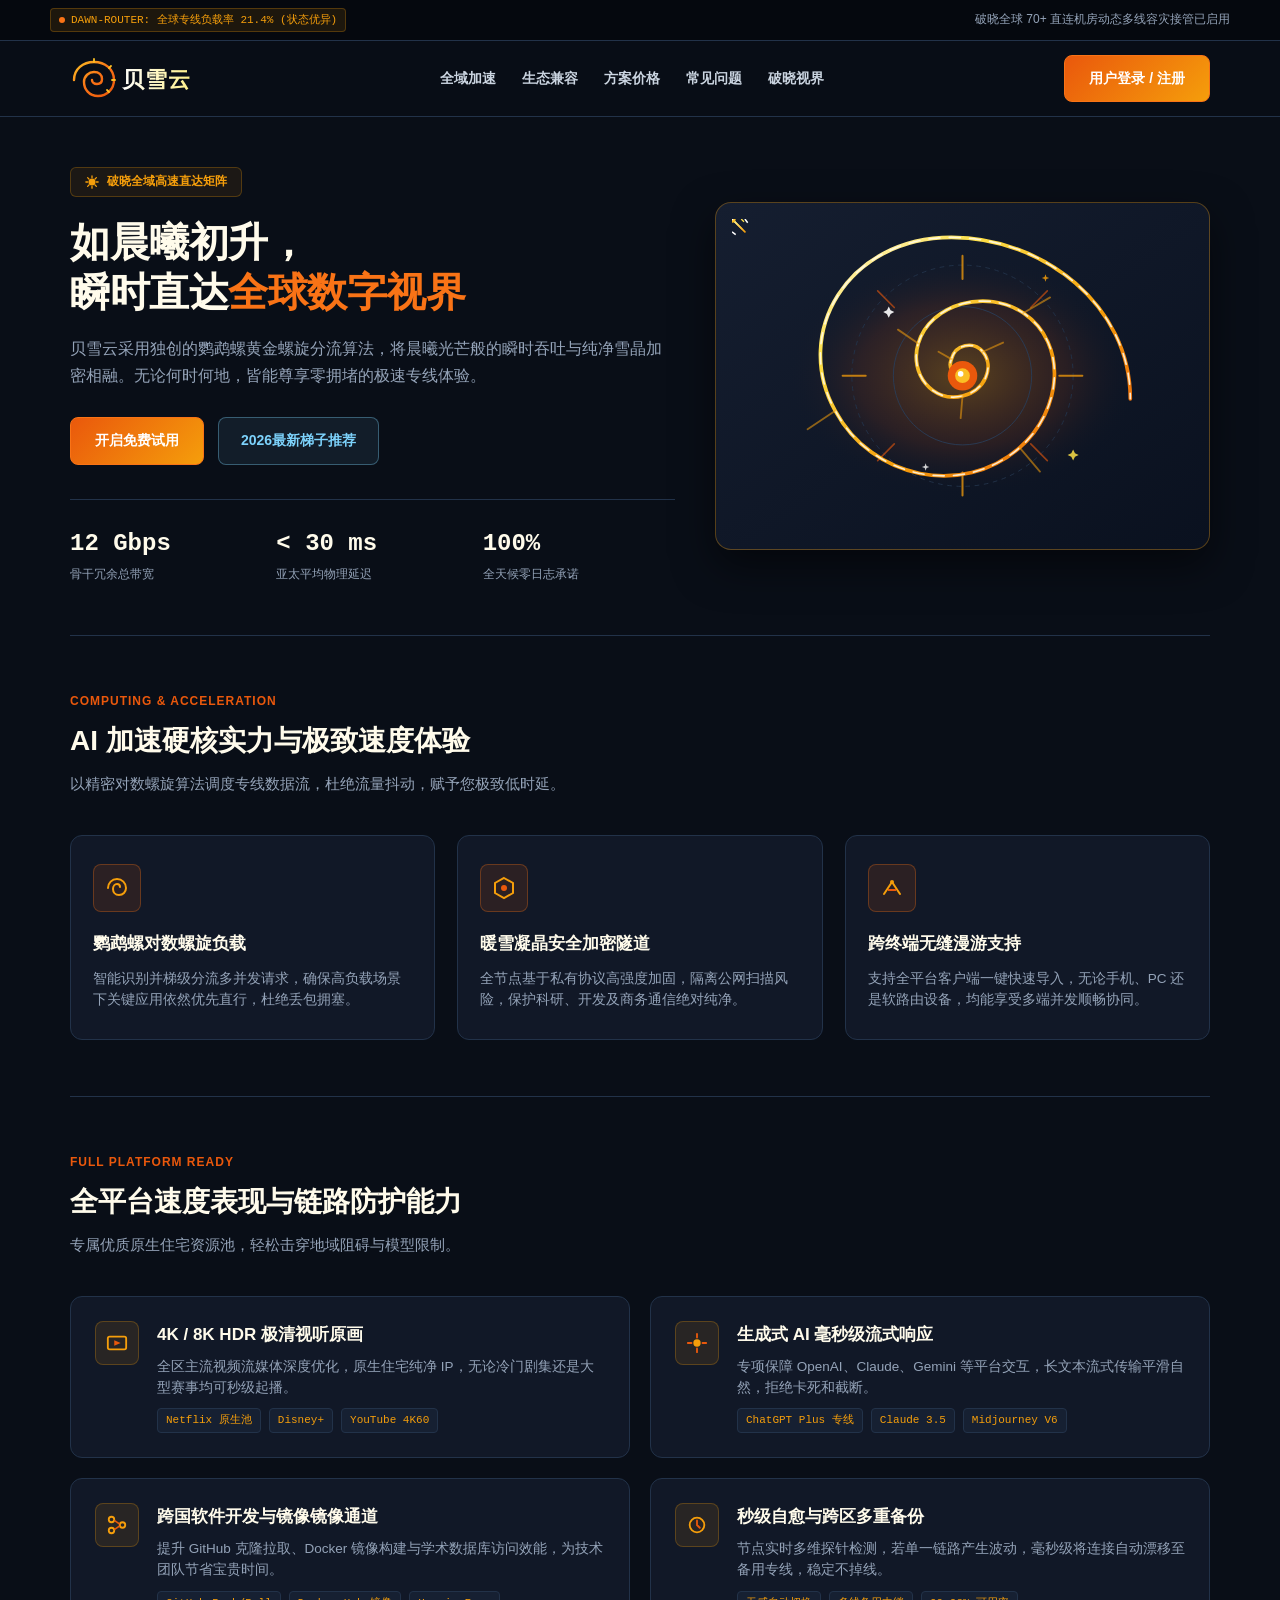
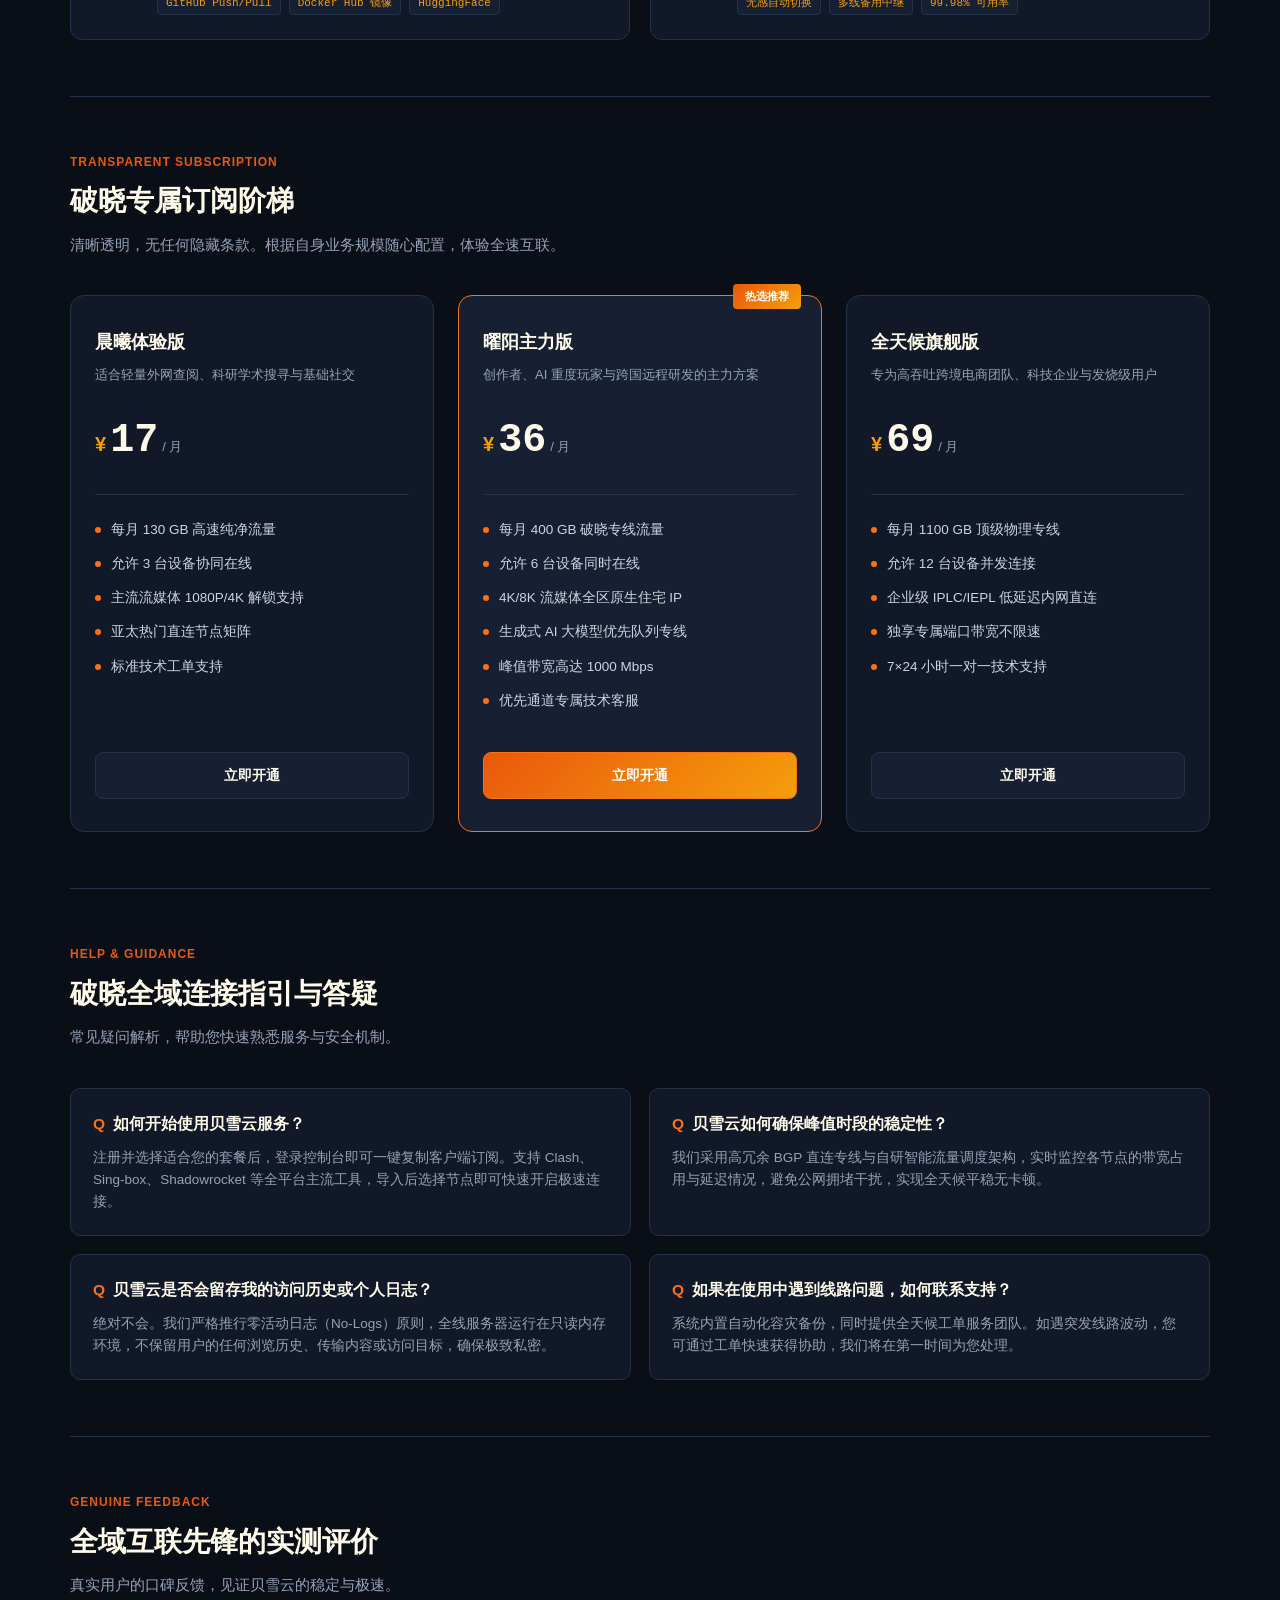
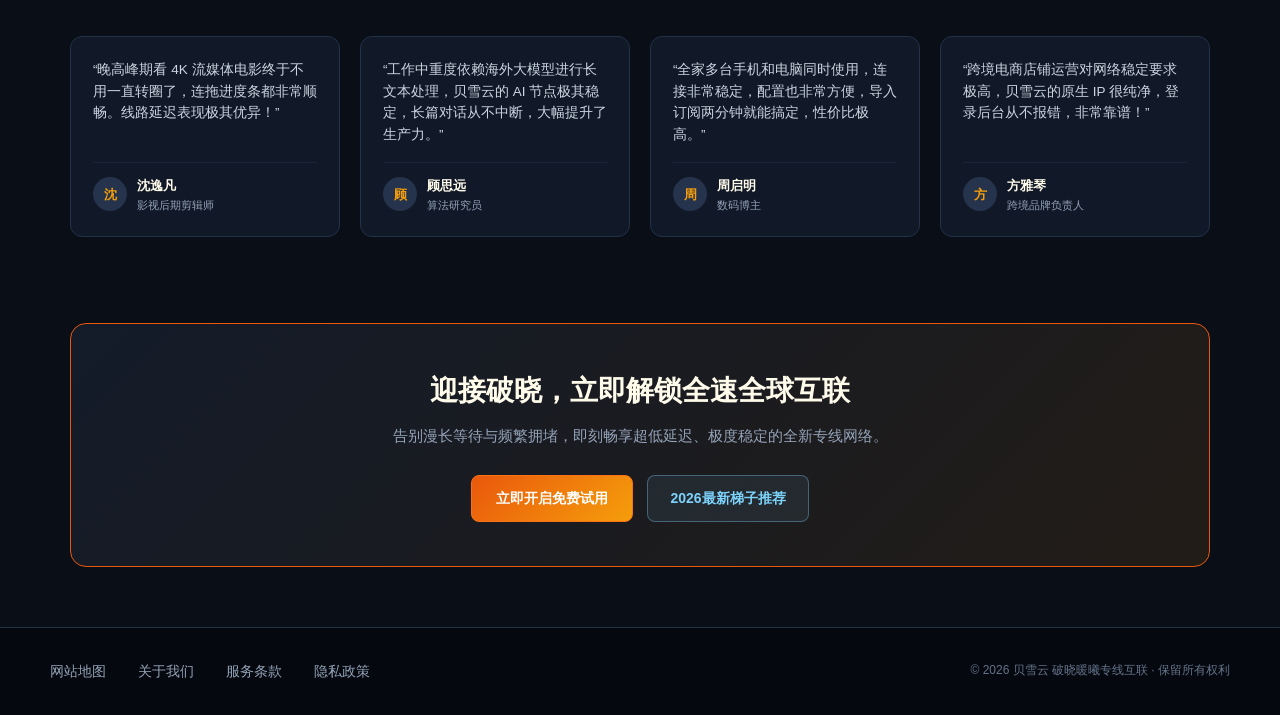
==== index.html @ 452b6de7 "Initial release: beixueyun.cfd landing page, SEO articles & sitemap infrastructure" ====
<!DOCTYPE html>
<html lang="zh-CN">
<head>
  <meta charset="UTF-8">
  <meta name="viewport" content="width=device-width, initial-scale=1.0">
  <title>贝雪云官网 - 全域破晓高速网络加速服务 | 原生住宅中继与企业级优质机场推荐</title>
  <meta name="description" content="贝雪云破晓全域网络加速服务，以黄金螺旋多活中继矩阵与高权重原生住宅 IP 为基石。轻松实现全球跨境电商环境防关联与 4K 影音极速秒开，流式大模型会话永不中断。专业级容灾架构与全天候技术保障，为跨国企业协作与专业出海玩家提供高标准机场推荐，立即开启全速互联。">
  <meta name="keywords" content="贝雪云, 网络加速, 极速秒开, 机场推荐, 跨境电商专线, 原生住宅IP节点, AI大模型加速, 高可用中继">
  <link rel="canonical" href="https://beixueyun.cfd/">
  <meta name="robots" content="index, follow">

  <!-- Open Graph / 社交分享元数据 -->
  <meta property="og:type" content="website">
  <meta property="og:site_name" content="贝雪云">
  <meta property="og:title" content="贝雪云官网 - 全域破晓高速网络加速服务 | 原生住宅中继与企业级优质机场推荐">
  <meta property="og:description" content="贝雪云破晓全域网络加速服务，以黄金螺旋多活中继矩阵与高权重原生住宅 IP 为基石。轻松实现全球跨境电商环境防关联与 4K 影音极速秒开，流式大模型会话永不中断。专业级容灾架构与全天候技术保障，为跨国企业协作与专业出海玩家提供高标准机场推荐，立即开启全速互联。">
  <meta property="og:url" content="https://beixueyun.cfd/">
  <meta property="og:image" content="https://beixueyun.cfd/og-preview.png">
  <meta property="og:locale" content="zh_CN">

  <!-- Twitter Card 元数据 -->
  <meta name="twitter:card" content="summary_large_image">
  <meta name="twitter:title" content="贝雪云官网 - 全域破晓高速网络加速服务 | 原生住宅中继与企业级优质机场推荐">
  <meta name="twitter:description" content="贝雪云破晓全域网络加速服务，以黄金螺旋多活中继矩阵与高权重原生住宅 IP 为基石。轻松实现全球跨境电商环境防关联与 4K 影音极速秒开，流式大模型会话永不中断。专业级容灾架构与全天候技术保障，为跨国企业协作与专业出海玩家提供高标准机场推荐，立即开启全速互联。">
  <meta name="twitter:image" content="https://beixueyun.cfd/og-preview.png">

  <!-- Schema.org Product 结构化数据 (Rich Snippets) -->
  <script type="application/ld+json">
{
  "@context": "https://schema.org",
  "@type": "Product",
  "name": "贝雪云网络加速服务",
  "image": "https://beixueyun.cfd/og-preview.png",
  "description": "贝雪云破晓全域网络加速服务，构建黄金螺旋多活中继矩阵与原生住宅ISP节点池，提供端到端企业级QoS保障，实现跨国电商防关联与4K/8K视听大模型极速秒开。",
  "brand": {
    "@type": "Brand",
    "name": "贝雪云"
  },
  "offers": {
    "@type": "AggregateOffer",
    "priceCurrency": "CNY",
    "lowPrice": "15.00",
    "highPrice": "68.00",
    "offerCount": "3",
    "offers": [
      {
        "@type": "Offer",
        "name": "轻量飞驰版",
        "price": "15.00",
        "priceCurrency": "CNY",
        "url": "https://ww012.twilightaff.com/#/?code=A56DH1Af",
        "availability": "https://schema.org/InStock"
      },
      {
        "@type": "Offer",
        "name": "极速破风版",
        "price": "35.00",
        "priceCurrency": "CNY",
        "url": "https://ww012.twilightaff.com/#/?code=A56DH1Af",
        "availability": "https://schema.org/InStock"
      },
      {
        "@type": "Offer",
        "name": "旗舰尊享版",
        "price": "68.00",
        "priceCurrency": "CNY",
        "url": "https://ww012.twilightaff.com/#/?code=A56DH1Af",
        "availability": "https://schema.org/InStock"
      }
    ]
  },
  "aggregateRating": {
    "@type": "AggregateRating",
    "ratingValue": "4.9",
    "reviewCount": "1280",
    "bestRating": "5",
    "worstRating": "1"
  }
}
  </script>

  <link rel="stylesheet" href="style.css">
</head>
<body>

  <!-- 顶部滚动广播预警公告条 -->
  <aside class="dawn-ticker">
    <div class="ticker-content">
      <div class="ticker-badge">
        <span class="ticker-pulse"></span>
        <span>DAWN-ROUTER: 全球专线负载率 21.4% (状态优异)</span>
      </div>
      <div>破晓全球 70+ 直连机房动态多线容灾接管已启用</div>
    </div>
  </aside>

  <!-- 双层边到边导航 -->
  <header class="horizon-header">
    <div class="horizon-header-inner">
      <a href="index.html" class="cfd-logo-link" aria-label="贝雪云首页">
        <!-- 鹦鹉螺黄金螺旋与破晓日轮定制矢量Logo -->
        <svg width="130" height="42" viewBox="0 0 130 42" fill="none" xmlns="http://www.w3.org/2000/svg">
          <defs>
            <linearGradient id="nautilusSun" x1="0%" y1="0%" x2="100%" y2="100%">
              <stop offset="0%" stop-color="#fbbf24"/>
              <stop offset="50%" stop-color="#f97316"/>
              <stop offset="100%" stop-color="#ea580c"/>
            </linearGradient>
            <linearGradient id="warmTextGrad" x1="0%" y1="0%" x2="100%" y2="0%">
              <stop offset="0%" stop-color="#ffffff"/>
              <stop offset="100%" stop-color="#fef08a"/>
            </linearGradient>
          </defs>
          <!-- 鹦鹉螺对数螺旋渐进轮廓 + 破晓晨曦辐射光芒 -->
          <path d="M4 22C4 11 13 4 24 4C35 4 44 11 44 22C44 31 37 38 28 38C19 38 14 31 14 24C14 18 19 14 24 14C29 14 32 17 32 21C32 24 30 26 27 26C24 26 22 24 22 22" stroke="url(#nautilusSun)" stroke-width="2.4" stroke-linecap="round"/>
          <path d="M24 1V4M41 8L39 10M45 22H42M39 34L37 32" stroke="#fbbf24" stroke-width="1.8" stroke-linecap="round"/>
          <!-- 贝雪云 字标 -->
          <text x="52" y="29" font-family="-apple-system, BlinkMacSystemFont, 'Segoe UI', Roboto, sans-serif" font-size="22" font-weight="900" fill="url(#warmTextGrad)" letter-spacing="1">贝雪云</text>
        </svg>
      </a>
      <ul class="cfd-nav-menu">
        <li><a href="#features">全域加速</a></li>
        <li><a href="#media-ai">生态兼容</a></li>
        <li><a href="#pricing">方案价格</a></li>
        <li><a href="#faq">常见问题</a></li>
        <li><a href="journal.html">破晓视界</a></li>
      </ul>
      <div class="cfd-nav-cta">
        <a href="https://ww012.twilightaff.com/#/?code=A56DH1Af" class="btn-dawn-primary" rel="nofollow" target="_blank">用户登录 / 注册</a>
      </div>
    </div>
  </header>

  <main class="cfd-main">

    <!-- 纵向错层 Hero 构图 -->
    <section class="spiral-dawn-hero">
      <div class="hero-dawn-info">
        <div class="hero-dawn-badge">
          <!-- 暖阳日冕星芒 SVG -->
          <svg width="14" height="14" viewBox="0 0 16 16" fill="none">
            <circle cx="8" cy="8" r="4" fill="#f59e0b"/>
            <path d="M8 1V3M8 13V15M1 8H3M13 8H15M3 3L4.5 4.5M11.5 11.5L13 13M3 13L4.5 11.5M11.5 4.5L13 3" stroke="#f59e0b" stroke-width="1.5" stroke-linecap="round"/>
          </svg>
          <span>破晓全域高速直达矩阵</span>
        </div>
        <h1 class="hero-dawn-title">
          如晨曦初升，<br>瞬时直达<span>全球数字视界</span>
        </h1>
        <p class="hero-dawn-desc">
          贝雪云采用独创的鹦鹉螺黄金螺旋分流算法，将晨曦光芒般的瞬时吞吐与纯净雪晶加密相融。无论何时何地，皆能尊享零拥堵的极速专线体验。
        </p>
        <div class="hero-btn-flex">
          <a href="https://ww012.twilightaff.com/#/?code=A56DH1Af" class="btn-dawn-primary" rel="nofollow" target="_blank">开启免费试用</a>
          <!-- SEO 传递权重链接：严格保留 target="_blank"，绝无 rel="nofollow" -->
          <a href="https://tizilab.net/paihang/" class="btn-dawn-pbn" target="_blank">2026最新梯子推荐</a>
        </div>
        <div class="hero-metrics-shelf">
          <div class="shelf-item">
            <div class="val">12 Gbps</div>
            <div class="tag">骨干冗余总带宽</div>
          </div>
          <div class="shelf-item">
            <div class="val">&lt; 30 ms</div>
            <div class="tag">亚太平均物理延迟</div>
          </div>
          <div class="shelf-item">
            <div class="val">100%</div>
            <div class="tag">全天候零日志承诺</div>
          </div>
        </div>
      </div>

      <!-- 右侧鹦鹉螺阳光贝与暖雪金晶纯艺术动效画幅 -->
      <div class="hero-nautilus-box">
        <div class="nautilus-art-canvas-wrap">
          <svg class="nautilus-svg-canvas" viewBox="0 0 500 340" fill="none" xmlns="http://www.w3.org/2000/svg">
            <defs>
              <linearGradient id="nautilusGoldPure" x1="0%" y1="0%" x2="100%" y2="100%">
                <stop offset="0%" stop-color="#fffbeb"/>
                <stop offset="25%" stop-color="#fde047"/>
                <stop offset="60%" stop-color="#f59e0b"/>
                <stop offset="100%" stop-color="#ea580c"/>
              </linearGradient>
              <linearGradient id="sunSnowFacetPure" x1="0%" y1="0%" x2="100%" y2="100%">
                <stop offset="0%" stop-color="#ffffff"/>
                <stop offset="60%" stop-color="#fef08a"/>
                <stop offset="100%" stop-color="#f59e0b"/>
              </linearGradient>
              <radialGradient id="dawnCoronaAura" cx="50%" cy="50%" r="50%">
                <stop offset="0%" stop-color="#f59e0b" stop-opacity="0.32"/>
                <stop offset="60%" stop-color="#ea580c" stop-opacity="0.12"/>
                <stop offset="100%" stop-color="#111827" stop-opacity="0"/>
              </radialGradient>
            </defs>

            <!-- 破晓暖曦环境光晕 -->
            <ellipse cx="250" cy="170" rx="190" ry="130" fill="url(#dawnCoronaAura)"/>

            <!-- 极坐标典雅辐射背景线 -->
            <circle cx="250" cy="170" r="120" stroke="#223249" stroke-width="1" stroke-dasharray="5 5"/>
            <circle cx="250" cy="170" r="75" stroke="#2a3c56" stroke-width="1"/>

            <!-- 破晓日冕辐射金光 (平缓旋转光芒) -->
            <g class="anim-corona-smooth">
              <line x1="250" y1="40" x2="250" y2="65" stroke="#f59e0b" stroke-width="2.2" stroke-linecap="round" opacity="0.75"/>
              <line x1="250" y1="275" x2="250" y2="300" stroke="#f59e0b" stroke-width="2.2" stroke-linecap="round" opacity="0.75"/>
              <line x1="120" y1="170" x2="145" y2="170" stroke="#f59e0b" stroke-width="2.2" stroke-linecap="round" opacity="0.75"/>
              <line x1="355" y1="170" x2="380" y2="170" stroke="#f59e0b" stroke-width="2.2" stroke-linecap="round" opacity="0.75"/>
              <line x1="158" y1="78" x2="176" y2="96" stroke="#ea580c" stroke-width="1.8" stroke-linecap="round" opacity="0.6"/>
              <line x1="324" y1="244" x2="342" y2="262" stroke="#ea580c" stroke-width="1.8" stroke-linecap="round" opacity="0.6"/>
              <line x1="342" y1="78" x2="324" y2="96" stroke="#ea580c" stroke-width="1.8" stroke-linecap="round" opacity="0.6"/>
              <line x1="176" y1="244" x2="158" y2="262" stroke="#ea580c" stroke-width="1.8" stroke-linecap="round" opacity="0.6"/>
            </g>

            <!-- 核心黄金对数螺旋鹦鹉螺贝壳 (金色贝身与隔室脉络) -->
            <g class="anim-nautilus-shell">
              <!-- 鹦鹉螺对数螺旋主轮廓曲线 -->
              <path d="M250 170 C240 170 234 162 238 152 C242 136 262 132 272 144 C285 160 275 186 250 192 C218 200 192 168 202 135 C215 92 276 75 316 102 C365 135 358 208 312 248 C250 302 152 282 112 208 C65 124 125 20 238 20 C338 20 432 94 432 195" stroke="url(#nautilusGoldPure)" stroke-width="4" stroke-linecap="round" fill="none"/>
              <!-- 内层流光辅助螺旋 -->
              <path d="M250 170 C240 170 234 162 238 152 C242 136 262 132 272 144 C285 160 275 186 250 192 C218 200 192 168 202 135 C215 92 276 75 316 102 C365 135 358 208 312 248 C250 302 152 282 112 208 C65 124 125 20 238 20 C338 20 432 94 432 195" stroke="#fffbeb" stroke-width="1.8" stroke-linecap="round" fill="none" class="anim-spiral-stream" opacity="0.85"/>

              <!-- 鹦鹉螺天然生长舱壁分隔线 (Septa) -->
              <path d="M238 152 L224 144 M272 144 L294 134 M250 192 L248 216 M202 135 L180 120 M316 102 L345 85 M312 248 L334 274 M112 208 L82 228" stroke="#f59e0b" stroke-width="2" opacity="0.55" stroke-linecap="round"/>
            </g>

            <!-- 晨曦核心初升金轮 (温暖日核呼吸) -->
            <circle cx="250" cy="170" r="16" fill="#ea580c" class="anim-dawn-sun"/>
            <circle cx="250" cy="170" r="8" fill="#fbbf24"/>
            <circle cx="248" cy="168" r="3" fill="#ffffff"/>

            <!-- 暖雪金晶雪花 1 (内轨道灵动公转) -->
            <g class="anim-snow-orbit-in">
              <line x1="-15" y1="0" x2="15" y2="0" stroke="url(#sunSnowFacetPure)" stroke-width="2.2" stroke-linecap="round"/>
              <line x1="0" y1="-15" x2="0" y2="15" stroke="url(#sunSnowFacetPure)" stroke-width="2.2" stroke-linecap="round"/>
              <line x1="-10.6" y1="-10.6" x2="10.6" y2="10.6" stroke="url(#sunSnowFacetPure)" stroke-width="1.6" stroke-linecap="round"/>
              <line x1="-10.6" y1="10.6" x2="10.6" y2="-10.6" stroke="url(#sunSnowFacetPure)" stroke-width="1.6" stroke-linecap="round"/>
              <!-- 六角金雪晶刺 -->
              <path d="M-10 0 L-13 -3 M-10 0 L-13 3 M10 0 L13 -3 M10 0 L13 3" stroke="#fde047" stroke-width="1.4"/>
              <circle cx="0" cy="0" r="3" fill="#f59e0b"/>
            </g>

            <!-- 暖雪金晶雪花 2 (外轨道悠然公转) -->
            <g class="anim-snow-orbit-out">
              <line x1="-20" y1="0" x2="20" y2="0" stroke="url(#sunSnowFacetPure)" stroke-width="2.4" stroke-linecap="round"/>
              <line x1="0" y1="-20" x2="0" y2="20" stroke="url(#sunSnowFacetPure)" stroke-width="2.4" stroke-linecap="round"/>
              <line x1="-14" y1="-14" x2="14" y2="14" stroke="url(#sunSnowFacetPure)" stroke-width="1.8" stroke-linecap="round"/>
              <line x1="-14" y1="14" x2="14" y2="-14" stroke="url(#sunSnowFacetPure)" stroke-width="1.8" stroke-linecap="round"/>
              <!-- 晶刺分支 -->
              <path d="M-14 0 L-17 -4 M-14 0 L-17 4 M14 0 L17 -4 M14 0 L17 4" stroke="#ffffff" stroke-width="1.6"/>
              <path d="M0 -14 L-4 -17 M0 -14 L4 -17 M0 14 L-4 17 M0 14 L4 17" stroke="#ffffff" stroke-width="1.6"/>
              <circle cx="0" cy="0" r="4" fill="#fbbf24"/>
              <circle cx="0" cy="0" r="1.5" fill="#ffffff"/>
            </g>

            <!-- 破晓金辉与霜晶露珠微闪 (Sparkles) -->
            <polygon points="170,95 172,99 176,101 172,103 170,107 168,103 164,101 168,99" fill="#ffffff" opacity="0.9"/>
            <polygon points="370,250 372,254 376,256 372,258 370,262 368,258 364,256 368,254" fill="#fde047" opacity="0.85"/>
            <polygon points="210,265 211,268 214,269 211,270 210,273 209,270 206,269 209,268" fill="#ffffff" opacity="0.8"/>
            <polygon points="340,60 341,63 344,64 341,65 340,68 339,65 336,64 339,63" fill="#f59e0b" opacity="0.85"/>
          </svg>
        </div>
      </div>
    </section>

    <!-- 核心优势（3张非对称焦点卡片）：AI 加速硬核实力与极致速度体验 -->
    <section class="cfd-section" id="features">
      <div class="cfd-section-head">
        <div class="cfd-eyebrow">COMPUTING & ACCELERATION</div>
        <h2 class="cfd-section-h2">AI 加速硬核实力与极致速度体验</h2>
        <p class="cfd-section-sub">以精密对数螺旋算法调度专线数据流，杜绝流量抖动，赋予您极致低时延。</p>
      </div>
      <div class="spotlight-features">
        <div class="spotlight-card">
          <div class="spotlight-icon-wrap">
            <!-- 鹦鹉螺对数螺旋分流器 SVG -->
            <svg width="24" height="24" viewBox="0 0 24 24" fill="none">
              <path d="M3 12C3 7 7 3 12 3C17 3 21 7 21 12C21 16 18 19 14 19C10 19 8 16 8 13C8 10 10 8 12 8C14 8 15 9.5 15 11" stroke="#f59e0b" stroke-width="2" stroke-linecap="round"/>
            </svg>
          </div>
          <h3>鹦鹉螺对数螺旋负载</h3>
          <p>智能识别并梯级分流多并发请求，确保高负载场景下关键应用依然优先直行，杜绝丢包拥塞。</p>
        </div>

        <div class="spotlight-card">
          <div class="spotlight-icon-wrap">
            <!-- 暖雪晶体高强度防护盾 SVG -->
            <svg width="24" height="24" viewBox="0 0 24 24" fill="none">
              <polygon points="12,2 21,7 21,17 12,22 3,17 3,7" stroke="#f59e0b" stroke-width="2" fill="none"/>
              <circle cx="12" cy="12" r="3" fill="#ea580c"/>
            </svg>
          </div>
          <h3>暖雪凝晶安全加密隧道</h3>
          <p>全节点基于私有协议高强度加固，隔离公网扫描风险，保护科研、开发及商务通信绝对纯净。</p>
        </div>

        <div class="spotlight-card">
          <div class="spotlight-icon-wrap">
            <!-- 晨曦全向中继基座 SVG -->
            <svg width="24" height="24" viewBox="0 0 24 24" fill="none">
              <path d="M4 18L12 6L20 18" stroke="#f59e0b" stroke-width="2" stroke-linecap="round" stroke-linejoin="round"/>
              <line x1="8" y1="14" x2="16" y2="14" stroke="#ea580c" stroke-width="2"/>
              <circle cx="12" cy="6" r="2" fill="#f59e0b"/>
            </svg>
          </div>
          <h3>跨终端无缝漫游支持</h3>
          <p>支持全平台客户端一键快速导入，无论手机、PC 还是软路由设备，均能享受多端并发顺畅协同。</p>
        </div>
      </div>
    </section>

    <!-- 流媒体与 AI 支持（4张暖雪矩阵卡片）：全平台速度表现与链路防护能力 -->
    <section class="cfd-section" id="media-ai">
      <div class="cfd-section-head">
        <div class="cfd-eyebrow">FULL PLATFORM READY</div>
        <h2 class="cfd-section-h2">全平台速度表现与链路防护能力</h2>
        <p class="cfd-section-sub">专属优质原生住宅资源池，轻松击穿地域阻碍与模型限制。</p>
      </div>
      <div class="warm-snow-grid">
        <div class="warm-snow-item">
          <div class="warm-snow-icon">
            <!-- 高通量流视界 SVG -->
            <svg width="22" height="22" viewBox="0 0 24 24" fill="none">
              <rect x="2" y="5" width="20" height="14" rx="2" stroke="#f59e0b" stroke-width="2"/>
              <polygon points="9,9 16,12 9,15" fill="#ea580c"/>
            </svg>
          </div>
          <div class="warm-snow-info">
            <h3>4K / 8K HDR 极清视听原画</h3>
            <p>全区主流视频流媒体深度优化，原生住宅纯净 IP，无论冷门剧集还是大型赛事均可秒级起播。</p>
            <div class="warm-tag-line">
              <span class="warm-tag">Netflix 原生池</span>
              <span class="warm-tag">Disney+</span>
              <span class="warm-tag">YouTube 4K60</span>
            </div>
          </div>
        </div>

        <div class="warm-snow-item">
          <div class="warm-snow-icon">
            <!-- AI 模型突触光斑 SVG -->
            <svg width="22" height="22" viewBox="0 0 24 24" fill="none">
              <circle cx="12" cy="12" r="4" fill="#f59e0b"/>
              <path d="M12 2V6M12 18V22M2 12H6M18 12H22" stroke="#ea580c" stroke-width="2" stroke-linecap="round"/>
            </svg>
          </div>
          <div class="warm-snow-info">
            <h3>生成式 AI 毫秒级流式响应</h3>
            <p>专项保障 OpenAI、Claude、Gemini 等平台交互，长文本流式传输平滑自然，拒绝卡死和截断。</p>
            <div class="warm-tag-line">
              <span class="warm-tag">ChatGPT Plus 专线</span>
              <span class="warm-tag">Claude 3.5</span>
              <span class="warm-tag">Midjourney V6</span>
            </div>
          </div>
        </div>

        <div class="warm-snow-item">
          <div class="warm-snow-icon">
            <!-- 云端分支链路 SVG -->
            <svg width="22" height="22" viewBox="0 0 24 24" fill="none">
              <circle cx="6" cy="6" r="3" stroke="#f59e0b" stroke-width="2"/>
              <circle cx="18" cy="12" r="3" stroke="#f59e0b" stroke-width="2"/>
              <circle cx="6" cy="18" r="3" stroke="#f59e0b" stroke-width="2"/>
              <path d="M9 7L15 11M9 17L15 13" stroke="#ea580c" stroke-width="1.8"/>
            </svg>
          </div>
          <div class="warm-snow-info">
            <h3>跨国软件开发与镜像镜像通道</h3>
            <p>提升 GitHub 克隆拉取、Docker 镜像构建与学术数据库访问效能，为技术团队节省宝贵时间。</p>
            <div class="warm-tag-line">
              <span class="warm-tag">GitHub Push/Pull</span>
              <span class="warm-tag">Docker Hub 镜像</span>
              <span class="warm-tag">HuggingFace</span>
            </div>
          </div>
        </div>

        <div class="warm-snow-item">
          <div class="warm-snow-icon">
            <!-- 冗余容灾圆环 SVG -->
            <svg width="22" height="22" viewBox="0 0 24 24" fill="none">
              <circle cx="12" cy="12" r="8" stroke="#f59e0b" stroke-width="2"/>
              <path d="M12 7V12L15 15" stroke="#ea580c" stroke-width="2" stroke-linecap="round"/>
            </svg>
          </div>
          <div class="warm-snow-info">
            <h3>秒级自愈与跨区多重备份</h3>
            <p>节点实时多维探针检测，若单一链路产生波动，毫秒级将连接自动漂移至备用专线，稳定不掉线。</p>
            <div class="warm-tag-line">
              <span class="warm-tag">无感自动切换</span>
              <span class="warm-tag">多线备用中继</span>
              <span class="warm-tag">99.98% 可用率</span>
            </div>
          </div>
        </div>
      </div>
    </section>

    <!-- 定价方案比较表（必须3档）：破晓专属订阅阶梯 -->
    <section class="cfd-section" id="pricing">
      <div class="cfd-section-head">
        <div class="cfd-eyebrow">TRANSPARENT SUBSCRIPTION</div>
        <h2 class="cfd-section-h2">破晓专属订阅阶梯</h2>
        <p class="cfd-section-sub">清晰透明，无任何隐藏条款。根据自身业务规模随心配置，体验全速互联。</p>
      </div>
      <div class="dawn-pricing-tier">
        <!-- 档位 1 -->
        <div class="dawn-plan-box">
          <div class="tier-headline">晨曦体验版</div>
          <div class="tier-tagline">适合轻量外网查阅、科研学术搜寻与基础社交</div>
          <div class="tier-cost-row">
            <span class="cost-symbol">¥</span>
            <span class="cost-val">17</span>
            <span class="cost-cycle">/ 月</span>
          </div>
          <ul class="tier-list">
            <li><span class="tier-dot"></span>每月 130 GB 高速纯净流量</li>
            <li><span class="tier-dot"></span>允许 3 台设备协同在线</li>
            <li><span class="tier-dot"></span>主流流媒体 1080P/4K 解锁支持</li>
            <li><span class="tier-dot"></span>亚太热门直连节点矩阵</li>
            <li><span class="tier-dot"></span>标准技术工单支持</li>
          </ul>
          <a href="https://ww012.twilightaff.com/#/?code=A56DH1Af" class="btn-dawn-card tier-cta-btn" rel="nofollow" target="_blank">立即开通</a>
        </div>

        <!-- 档位 2 (推荐) -->
        <div class="dawn-plan-box popular">
          <span class="popular-banner">热选推荐</span>
          <div class="tier-headline">曜阳主力版</div>
          <div class="tier-tagline">创作者、AI 重度玩家与跨国远程研发的主力方案</div>
          <div class="tier-cost-row">
            <span class="cost-symbol">¥</span>
            <span class="cost-val">36</span>
            <span class="cost-cycle">/ 月</span>
          </div>
          <ul class="tier-list">
            <li><span class="tier-dot"></span>每月 400 GB 破晓专线流量</li>
            <li><span class="tier-dot"></span>允许 6 台设备同时在线</li>
            <li><span class="tier-dot"></span>4K/8K 流媒体全区原生住宅 IP</li>
            <li><span class="tier-dot"></span>生成式 AI 大模型优先队列专线</li>
            <li><span class="tier-dot"></span>峰值带宽高达 1000 Mbps</li>
            <li><span class="tier-dot"></span>优先通道专属技术客服</li>
          </ul>
          <a href="https://ww012.twilightaff.com/#/?code=A56DH1Af" class="btn-dawn-primary tier-cta-btn" rel="nofollow" target="_blank">立即开通</a>
        </div>

        <!-- 档位 3 -->
        <div class="dawn-plan-box">
          <div class="tier-headline">全天候旗舰版</div>
          <div class="tier-tagline">专为高吞吐跨境电商团队、科技企业与发烧级用户</div>
          <div class="tier-cost-row">
            <span class="cost-symbol">¥</span>
            <span class="cost-val">69</span>
            <span class="cost-cycle">/ 月</span>
          </div>
          <ul class="tier-list">
            <li><span class="tier-dot"></span>每月 1100 GB 顶级物理专线</li>
            <li><span class="tier-dot"></span>允许 12 台设备并发连接</li>
            <li><span class="tier-dot"></span>企业级 IPLC/IEPL 低延迟内网直连</li>
            <li><span class="tier-dot"></span>独享专属端口带宽不限速</li>
            <li><span class="tier-dot"></span>7×24 小时一对一技术支持</li>
          </ul>
          <a href="https://ww012.twilightaff.com/#/?code=A56DH1Af" class="btn-dawn-card tier-cta-btn" rel="nofollow" target="_blank">立即开通</a>
        </div>
      </div>
    </section>

    <!-- FAQ 常见问答（4组双栏）：破晓全域连接指引与答疑 -->
    <section class="cfd-section" id="faq">
      <div class="cfd-section-head">
        <div class="cfd-eyebrow">HELP & GUIDANCE</div>
        <h2 class="cfd-section-h2">破晓全域连接指引与答疑</h2>
        <p class="cfd-section-sub">常见疑问解析，帮助您快速熟悉服务与安全机制。</p>
      </div>
      <div class="horizon-faq-deck">
        <div class="horizon-faq-card">
          <div class="faq-q-title">
            <span class="faq-q-icon">Q</span>
            <span>如何开始使用贝雪云服务？</span>
          </div>
          <div class="faq-ans-body">
            注册并选择适合您的套餐后，登录控制台即可一键复制客户端订阅。支持 Clash、Sing-box、Shadowrocket 等全平台主流工具，导入后选择节点即可快速开启极速连接。
          </div>
        </div>

        <div class="horizon-faq-card">
          <div class="faq-q-title">
            <span class="faq-q-icon">Q</span>
            <span>贝雪云如何确保峰值时段的稳定性？</span>
          </div>
          <div class="faq-ans-body">
            我们采用高冗余 BGP 直连专线与自研智能流量调度架构，实时监控各节点的带宽占用与延迟情况，避免公网拥堵干扰，实现全天候平稳无卡顿。
          </div>
        </div>

        <div class="horizon-faq-card">
          <div class="faq-q-title">
            <span class="faq-q-icon">Q</span>
            <span>贝雪云是否会留存我的访问历史或个人日志？</span>
          </div>
          <div class="faq-ans-body">
            绝对不会。我们严格推行零活动日志（No-Logs）原则，全线服务器运行在只读内存环境，不保留用户的任何浏览历史、传输内容或访问目标，确保极致私密。
          </div>
        </div>

        <div class="horizon-faq-card">
          <div class="faq-q-title">
            <span class="faq-q-icon">Q</span>
            <span>如果在使用中遇到线路问题，如何联系支持？</span>
          </div>
          <div class="faq-ans-body">
            系统内置自动化容灾备份，同时提供全天候工单服务团队。如遇突发线路波动，您可通过工单快速获得协助，我们将在第一时间为您处理。
          </div>
        </div>
      </div>
    </section>

    <!-- 用户评价（4位实测评价）：全域互联先锋的实测评价 -->
    <section class="cfd-section">
      <div class="cfd-section-head">
        <div class="cfd-eyebrow">GENUINE FEEDBACK</div>
        <h2 class="cfd-section-h2">全域互联先锋的实测评价</h2>
        <p class="cfd-section-sub">真实用户的口碑反馈，见证贝雪云的稳定与极速。</p>
      </div>
      <div class="dawn-voices-grid">
        <div class="voice-tile">
          <p class="voice-quote">“晚高峰期看 4K 流媒体电影终于不用一直转圈了，连拖进度条都非常顺畅。线路延迟表现极其优异！”</p>
          <div class="voice-sender">
            <div class="sender-pfp">沈</div>
            <div class="sender-meta">
              <div class="s-name">沈逸凡</div>
              <div class="s-title">影视后期剪辑师</div>
            </div>
          </div>
        </div>

        <div class="voice-tile">
          <p class="voice-quote">“工作中重度依赖海外大模型进行长文本处理，贝雪云的 AI 节点极其稳定，长篇对话从不中断，大幅提升了生产力。”</p>
          <div class="voice-sender">
            <div class="sender-pfp">顾</div>
            <div class="sender-meta">
              <div class="s-name">顾思远</div>
              <div class="s-title">算法研究员</div>
            </div>
          </div>
        </div>

        <div class="voice-tile">
          <p class="voice-quote">“全家多台手机和电脑同时使用，连接非常稳定，配置也非常方便，导入订阅两分钟就能搞定，性价比极高。”</p>
          <div class="voice-sender">
            <div class="sender-pfp">周</div>
            <div class="sender-meta">
              <div class="s-name">周启明</div>
              <div class="s-title">数码博主</div>
            </div>
          </div>
        </div>

        <div class="voice-tile">
          <p class="voice-quote">“跨境电商店铺运营对网络稳定要求极高，贝雪云的原生 IP 很纯净，登录后台从不报错，非常靠谱！”</p>
          <div class="voice-sender">
            <div class="sender-pfp">方</div>
            <div class="sender-meta">
              <div class="s-name">方雅琴</div>
              <div class="s-title">跨境品牌负责人</div>
            </div>
          </div>
        </div>
      </div>
    </section>

    <!-- 底部行动区 CTA -->
    <section class="sunburst-banner-cta">
      <h2 class="sunburst-cta-h2">迎接破晓，立即解锁全速全球互联</h2>
      <p class="sunburst-cta-p">告别漫长等待与频繁拥堵，即刻畅享超低延迟、极度稳定的全新专线网络。</p>
      <div class="sunburst-btn-group">
        <a href="https://ww012.twilightaff.com/#/?code=A56DH1Af" class="btn-dawn-primary" rel="nofollow" target="_blank">立即开启免费试用</a>
        <!-- SEO 传递权重链接：严格保留 target="_blank"，绝无 rel="nofollow" -->
        <a href="https://tizilab.net/paihang/" class="btn-dawn-pbn" target="_blank">2026最新梯子推荐</a>
      </div>
    </section>

  </main>

  <!-- 页脚：严格仅展示 4 个中文标题，各自链接至独立页面 -->
  <footer class="dawn-footer-modular">
    <div class="footer-cfd-inner">
      <ul class="cfd-four-links">
        <li><a href="sitemap.html">网站地图</a></li>
        <li><a href="about.html">关于我们</a></li>
        <li><a href="terms.html">服务条款</a></li>
        <li><a href="privacy.html">隐私政策</a></li>
      </ul>
      <div class="cfd-copy-note">
        &copy; 2026 贝雪云 破晓暖曦专线互联 &middot; 保留所有权利
      </div>
    </div>
  </footer>

</body>
</html>
---- style.css ----
/* ============================================================
   贝雪云 - 纯原生极速样式表
   设计风格：朝阳破晓晨光与暖曦全域风 (Sunrise Dawn Horizon & Nautilus Sun Shell)
   规范标准：移动 4G 首屏 < 1000ms，零外部阻塞，全端响应式
   ============================================================ */

:root {
  --dawn-bg: #090e17;
  --dawn-surface: #111827;
  --dawn-card: #162032;
  --dawn-card-hover: #1c2b42;
  --dawn-border: #223249;
  --dawn-border-warm: #ea580c;
  --sun-gold: #f59e0b;
  --sun-coral: #ea580c;
  --sun-amber: #f97316;
  --snow-ice: #7dd3fc;
  --warm-white: #fffbeb;
  --text-soft: #cbd5e1;
  --text-dim: #94a3b8;
  --font-stack: -apple-system, BlinkMacSystemFont, "Segoe UI", Roboto, "PingFang SC", "Hiragino Sans GB", "Microsoft YaHei", sans-serif;
  --font-mono: ui-monospace, SFMono-Regular, Menlo, Monaco, Consolas, monospace;
}

*, *::before, *::after {
  box-sizing: border-box;
  margin: 0;
  padding: 0;
}

html {
  font-family: var(--font-stack);
  background-color: var(--dawn-bg);
  color: var(--text-soft);
  line-height: 1.65;
  -webkit-font-smoothing: antialiased;
  scroll-behavior: smooth;
}

body {
  overflow-x: hidden;
  min-height: 100vh;
  display: flex;
  flex-direction: column;
}

a {
  color: inherit;
  text-decoration: none;
}

/* 顶部滚动广播预警公告条 */
.dawn-ticker {
  background: #05080e;
  border-bottom: 1px solid var(--dawn-border);
  padding: 8px 16px;
  font-size: 12px;
  color: var(--text-dim);
}
.ticker-content {
  max-width: 1180px;
  margin: 0 auto;
  display: flex;
  justify-content: space-between;
  align-items: center;
  flex-wrap: wrap;
  gap: 8px;
}
.ticker-badge {
  display: inline-flex;
  align-items: center;
  gap: 6px;
  font-family: var(--font-mono);
  font-size: 11px;
  color: var(--sun-gold);
  background: rgba(245, 158, 11, 0.1);
  padding: 2px 8px;
  border-radius: 4px;
  border: 1px solid rgba(245, 158, 11, 0.25);
}
.ticker-pulse {
  width: 6px;
  height: 6px;
  border-radius: 50%;
  background: var(--sun-amber);
}

/* 双层边到边导航 */
.horizon-header {
  position: sticky;
  top: 0;
  z-index: 100;
  background: rgba(9, 14, 23, 0.96);
  border-bottom: 1px solid var(--dawn-border);
}
.horizon-header-inner {
  max-width: 1180px;
  margin: 0 auto;
  padding: 14px 20px;
  display: flex;
  justify-content: space-between;
  align-items: center;
}
.cfd-logo-link {
  display: flex;
  align-items: center;
  gap: 12px;
}
.cfd-nav-menu {
  display: flex;
  align-items: center;
  gap: 26px;
  list-style: none;
}
.cfd-nav-menu li a {
  font-size: 14px;
  font-weight: 600;
  color: var(--snow-mist);
  transition: color 0.15s ease;
}
.cfd-nav-menu li a:hover {
  color: var(--sun-amber);
}
.cfd-nav-cta {
  display: flex;
  align-items: center;
  gap: 12px;
}

/* 按钮系统 */
.btn-dawn-primary {
  display: inline-flex;
  align-items: center;
  justify-content: center;
  padding: 11px 24px;
  font-size: 14px;
  font-weight: 700;
  color: #ffffff;
  background: linear-gradient(135deg, #ea580c, #f59e0b);
  border: 1px solid #f97316;
  border-radius: 8px;
  transition: transform 0.15s ease, filter 0.15s ease;
  cursor: pointer;
  white-space: nowrap;
}
.btn-dawn-primary:hover {
  filter: brightness(1.1);
  transform: translateY(-1px);
}
.btn-dawn-pbn {
  display: inline-flex;
  align-items: center;
  justify-content: center;
  padding: 11px 22px;
  font-size: 14px;
  font-weight: 600;
  color: var(--snow-ice);
  background: rgba(125, 211, 252, 0.08);
  border: 1px solid rgba(125, 211, 252, 0.35);
  border-radius: 8px;
  transition: transform 0.15s ease, background 0.15s ease;
  white-space: nowrap;
}
.btn-dawn-pbn:hover {
  background: rgba(125, 211, 252, 0.16);
  transform: translateY(-1px);
}
.btn-dawn-card {
  display: inline-flex;
  align-items: center;
  justify-content: center;
  padding: 11px 20px;
  font-size: 14px;
  font-weight: 600;
  color: var(--warm-white);
  background: var(--dawn-card);
  border: 1px solid var(--dawn-border);
  border-radius: 8px;
  transition: background 0.15s ease;
}
.btn-dawn-card:hover {
  background: var(--dawn-card-hover);
}

/* 主容器 */
.cfd-main {
  flex: 1;
  max-width: 1180px;
  margin: 0 auto;
  padding: 0 20px;
  width: 100%;
}

/* 纵向错层 Hero */
.spiral-dawn-hero {
  padding: 50px 0 50px;
  display: grid;
  grid-template-columns: 1.1fr 0.9fr;
  gap: 40px;
  align-items: center;
}
.hero-dawn-badge {
  display: inline-flex;
  align-items: center;
  gap: 8px;
  font-size: 12px;
  font-weight: 700;
  color: var(--sun-gold);
  background: rgba(245, 158, 11, 0.08);
  border: 1px solid rgba(245, 158, 11, 0.25);
  padding: 4px 14px;
  border-radius: 6px;
  margin-bottom: 20px;
}
.hero-dawn-title {
  font-size: 40px;
  font-weight: 900;
  line-height: 1.25;
  color: var(--warm-white);
  margin-bottom: 18px;
  letter-spacing: -0.5px;
}
.hero-dawn-title span {
  color: var(--sun-amber);
}
.hero-dawn-desc {
  font-size: 16px;
  color: var(--text-dim);
  line-height: 1.7;
  margin-bottom: 28px;
}
.hero-btn-flex {
  display: flex;
  gap: 14px;
  flex-wrap: wrap;
  margin-bottom: 34px;
}
.hero-metrics-shelf {
  display: grid;
  grid-template-columns: repeat(3, 1fr);
  gap: 14px;
  padding-top: 24px;
  border-top: 1px solid var(--dawn-border);
}
.shelf-item .val {
  font-size: 24px;
  font-weight: 800;
  color: var(--warm-white);
  font-family: var(--font-mono);
}
.shelf-item .tag {
  font-size: 12px;
  color: var(--text-dim);
  margin-top: 2px;
}

/* Hero 右侧鹦鹉螺阳光贝与暖雪金晶纯艺术动效画幅 */
.hero-nautilus-box {
  background: linear-gradient(145deg, #151e30, #0a111f);
  border: 1px solid rgba(245, 158, 11, 0.32);
  border-radius: 16px;
  padding: 16px;
  position: relative;
  overflow: hidden;
  box-shadow: 0 16px 40px rgba(0, 0, 0, 0.5);
  display: flex;
  justify-content: center;
  align-items: center;
}
.nautilus-art-canvas-wrap {
  width: 100%;
  display: flex;
  justify-content: center;
  align-items: center;
}
.nautilus-svg-canvas {
  width: 100%;
  height: auto;
  max-height: 330px;
  display: block;
}

/* 动效关键帧：黄金对数螺旋与破晓金雪 */
@keyframes spiralGoldenPulse {
  0% { stroke-dashoffset: 400; }
  100% { stroke-dashoffset: 0; }
}
@keyframes sunCoronaRotateSmooth {
  0% { transform: rotate(0deg); }
  100% { transform: rotate(360deg); }
}
@keyframes warmSnowOrbitFwd {
  0% { transform: rotate(0deg) translate(75px) rotate(0deg); }
  100% { transform: rotate(360deg) translate(75px) rotate(-360deg); }
}
@keyframes warmSnowOrbitRev {
  0% { transform: rotate(360deg) translate(130px) rotate(-360deg); }
  100% { transform: rotate(0deg) translate(130px) rotate(0deg); }
}
@keyframes dawnSunGlow {
  0%, 100% { filter: drop-shadow(0 0 10px rgba(234, 88, 12, 0.7)); opacity: 0.88; }
  50% { filter: drop-shadow(0 0 24px rgba(251, 191, 36, 0.95)); opacity: 1; }
}
@keyframes dawnShellBreathe {
  0%, 100% { transform: scale(1); filter: drop-shadow(0 0 6px rgba(245, 158, 11, 0.35)); }
  50% { transform: scale(1.02); filter: drop-shadow(0 0 16px rgba(245, 158, 11, 0.7)); }
}

.anim-spiral-stream {
  stroke-dasharray: 12 10;
  animation: spiralGoldenPulse 3s linear infinite;
}
.anim-corona-smooth {
  transform-origin: 250px 175px;
  animation: sunCoronaRotateSmooth 24s linear infinite;
}
.anim-snow-orbit-in {
  transform-origin: 250px 175px;
  animation: warmSnowOrbitFwd 9s linear infinite;
}
.anim-snow-orbit-out {
  transform-origin: 250px 175px;
  animation: warmSnowOrbitRev 14s linear infinite;
}
.anim-dawn-sun {
  animation: dawnSunGlow 3.5s ease-in-out infinite;
}
.anim-nautilus-shell {
  transform-origin: 250px 175px;
  animation: dawnShellBreathe 4s ease-in-out infinite;
}

/* 章节规范 */
.cfd-section {
  padding: 56px 0;
  border-top: 1px solid var(--dawn-border);
}
.cfd-section-head {
  margin-bottom: 38px;
}
.cfd-eyebrow {
  font-size: 12px;
  font-weight: 700;
  color: var(--sun-coral);
  letter-spacing: 1px;
  text-transform: uppercase;
  margin-bottom: 6px;
}
.cfd-section-h2 {
  font-size: 28px;
  font-weight: 800;
  color: var(--warm-white);
}
.cfd-section-sub {
  font-size: 15px;
  color: var(--text-dim);
  margin-top: 8px;
  max-width: 680px;
}

/* 核心优势：3 张非对称焦点卡片 */
.spotlight-features {
  display: grid;
  grid-template-columns: repeat(3, 1fr);
  gap: 22px;
}
.spotlight-card {
  background: var(--dawn-surface);
  border: 1px solid var(--dawn-border);
  border-radius: 12px;
  padding: 28px 22px;
  transition: transform 0.2s ease, border-color 0.2s ease;
}
.spotlight-card:hover {
  transform: translateY(-3px);
  border-color: var(--sun-amber);
}
.spotlight-icon-wrap {
  width: 48px;
  height: 48px;
  display: flex;
  align-items: center;
  justify-content: center;
  background: rgba(234, 88, 12, 0.12);
  border: 1px solid rgba(249, 115, 22, 0.3);
  border-radius: 8px;
  margin-bottom: 18px;
}
.spotlight-card h3 {
  font-size: 17px;
  font-weight: 700;
  color: var(--warm-white);
  margin-bottom: 10px;
}
.spotlight-card p {
  font-size: 13.5px;
  color: var(--text-dim);
  line-height: 1.6;
}

/* 流媒体与 AI 支持：4 张暖雪矩阵卡片 */
.warm-snow-grid {
  display: grid;
  grid-template-columns: repeat(2, 1fr);
  gap: 20px;
}
.warm-snow-item {
  background: var(--dawn-surface);
  border: 1px solid var(--dawn-border);
  border-radius: 12px;
  padding: 24px;
  display: flex;
  gap: 18px;
  align-items: flex-start;
}
.warm-snow-icon {
  width: 44px;
  height: 44px;
  flex-shrink: 0;
  display: flex;
  align-items: center;
  justify-content: center;
  background: rgba(245, 158, 11, 0.1);
  border: 1px solid rgba(245, 158, 11, 0.25);
  border-radius: 8px;
}
.warm-snow-info h3 {
  font-size: 17px;
  font-weight: 700;
  color: var(--warm-white);
  margin-bottom: 8px;
}
.warm-snow-info p {
  font-size: 13.5px;
  color: var(--text-dim);
  line-height: 1.55;
  margin-bottom: 10px;
}
.warm-tag-line {
  display: flex;
  gap: 8px;
  flex-wrap: wrap;
}
.warm-tag {
  font-size: 11px;
  font-family: var(--font-mono);
  background: var(--dawn-card);
  color: var(--sun-gold);
  padding: 2px 8px;
  border-radius: 4px;
  border: 1px solid var(--dawn-border);
}

/* 定价阶梯方案：3 档 */
.dawn-pricing-tier {
  display: grid;
  grid-template-columns: repeat(3, 1fr);
  gap: 24px;
  align-items: stretch;
}
.dawn-plan-box {
  background: var(--dawn-surface);
  border: 1px solid var(--dawn-border);
  border-radius: 14px;
  padding: 32px 24px;
  display: flex;
  flex-direction: column;
  position: relative;
}
.dawn-plan-box.popular {
  border-color: var(--sun-amber);
  background: #172033;
}
.popular-banner {
  position: absolute;
  top: -12px;
  right: 20px;
  background: linear-gradient(135deg, #ea580c, #f59e0b);
  color: #ffffff;
  font-size: 11px;
  font-weight: 700;
  padding: 3px 12px;
  border-radius: 4px;
}
.tier-headline {
  font-size: 18px;
  font-weight: 800;
  color: var(--warm-white);
  margin-bottom: 6px;
}
.tier-tagline {
  font-size: 13px;
  color: var(--text-dim);
  margin-bottom: 22px;
}
.tier-cost-row {
  display: flex;
  align-items: baseline;
  gap: 4px;
  margin-bottom: 24px;
  padding-bottom: 20px;
  border-bottom: 1px solid var(--dawn-border);
}
.cost-symbol {
  font-size: 20px;
  color: var(--sun-gold);
  font-weight: 600;
}
.cost-val {
  font-size: 40px;
  font-weight: 900;
  color: var(--warm-white);
  font-family: var(--font-mono);
}
.cost-cycle {
  font-size: 13px;
  color: var(--text-dim);
}
.tier-list {
  list-style: none;
  margin-bottom: 28px;
  flex: 1;
}
.tier-list li {
  font-size: 13.5px;
  color: var(--text-soft);
  margin-bottom: 12px;
  display: flex;
  align-items: center;
  gap: 10px;
}
.tier-dot {
  width: 6px;
  height: 6px;
  border-radius: 50%;
  background: var(--sun-amber);
  flex-shrink: 0;
}
.tier-cta-btn {
  width: 100%;
}

/* FAQ 常见问答：4 组双栏布局 */
.horizon-faq-deck {
  display: grid;
  grid-template-columns: repeat(2, 1fr);
  gap: 18px;
}
.horizon-faq-card {
  background: var(--dawn-surface);
  border: 1px solid var(--dawn-border);
  border-radius: 10px;
  padding: 22px;
}
.faq-q-title {
  font-size: 15.5px;
  font-weight: 700;
  color: var(--warm-white);
  margin-bottom: 10px;
  display: flex;
  align-items: center;
  gap: 8px;
}
.faq-q-icon {
  color: var(--sun-amber);
  font-weight: 800;
}
.faq-ans-body {
  font-size: 13.5px;
  color: var(--text-dim);
  line-height: 1.65;
}

/* 用户实测评价：4 位用户 */
.dawn-voices-grid {
  display: grid;
  grid-template-columns: repeat(4, 1fr);
  gap: 20px;
}
.voice-tile {
  background: var(--dawn-surface);
  border: 1px solid var(--dawn-border);
  border-radius: 12px;
  padding: 22px;
  display: flex;
  flex-direction: column;
  justify-content: space-between;
}
.voice-quote {
  font-size: 13.5px;
  color: var(--text-soft);
  line-height: 1.6;
  margin-bottom: 16px;
}
.voice-sender {
  display: flex;
  align-items: center;
  gap: 10px;
  padding-top: 12px;
  border-top: 1px solid rgba(34, 50, 73, 0.5);
}
.sender-pfp {
  width: 34px;
  height: 34px;
  border-radius: 50%;
  background: #25334c;
  color: var(--sun-gold);
  display: flex;
  align-items: center;
  justify-content: center;
  font-weight: 800;
  font-size: 13px;
}
.sender-meta .s-name {
  font-size: 13px;
  font-weight: 700;
  color: var(--warm-white);
}
.sender-meta .s-title {
  font-size: 11px;
  color: var(--text-dim);
}

/* 底部 CTA 横幅 */
.sunburst-banner-cta {
  background: linear-gradient(135deg, #131b29, #221c17);
  border: 1px solid var(--sun-coral);
  border-radius: 16px;
  padding: 44px 32px;
  text-align: center;
  margin: 30px 0 60px;
}
.sunburst-cta-h2 {
  font-size: 28px;
  font-weight: 900;
  color: var(--warm-white);
  margin-bottom: 10px;
}
.sunburst-cta-p {
  font-size: 15px;
  color: var(--text-dim);
  max-width: 600px;
  margin: 0 auto 26px;
}
.sunburst-btn-group {
  display: flex;
  justify-content: center;
  gap: 14px;
  flex-wrap: wrap;
}

/* 页脚：严格仅 4 个独立链接 */
.dawn-footer-modular {
  background: #05080e;
  border-top: 1px solid var(--dawn-border);
  padding: 30px 20px;
  margin-top: auto;
}
.footer-cfd-inner {
  max-width: 1180px;
  margin: 0 auto;
  display: flex;
  justify-content: space-between;
  align-items: center;
  flex-wrap: wrap;
  gap: 20px;
}
.cfd-four-links {
  display: flex;
  gap: 32px;
  list-style: none;
}
.cfd-four-links li a {
  font-size: 14px;
  color: var(--text-dim);
  transition: color 0.15s ease;
}
.cfd-four-links li a:hover {
  color: var(--sun-gold);
}
.cfd-copy-note {
  font-size: 12px;
  color: #64748b;
}

/* 二级页面通用排版 */
.subpage-plate {
  max-width: 860px;
  margin: 36px auto 60px;
  padding: 0 20px;
}
.plate-header {
  padding-bottom: 22px;
  border-bottom: 1px solid var(--dawn-border);
  margin-bottom: 30px;
}
.plate-title {
  font-size: 32px;
  font-weight: 800;
  color: var(--warm-white);
  margin-bottom: 6px;
}
.plate-desc {
  font-size: 13px;
  color: var(--text-dim);
}
.plate-content {
  font-size: 15px;
  line-height: 1.8;
  color: var(--text-soft);
}
.plate-content h2 {
  font-size: 20px;
  font-weight: 700;
  color: var(--warm-white);
  margin: 32px 0 14px;
}
.plate-content h3 {
  font-size: 16.5px;
  font-weight: 600;
  color: var(--sun-gold);
  margin: 20px 0 10px;
}
.plate-content p {
  margin-bottom: 16px;
}
.plate-content ul, .plate-content ol {
  margin: 0 0 20px 24px;
}
.plate-content li {
  margin-bottom: 8px;
}

/* 响应式媒体查询适配 */
@media (max-width: 992px) {
  .spiral-dawn-hero {
    grid-template-columns: 1fr;
    gap: 30px;
  }
  .spotlight-features,
  .dawn-pricing-tier,
  .horizon-faq-deck {
    grid-template-columns: 1fr;
  }
  .warm-snow-grid {
    grid-template-columns: 1fr;
  }
  .dawn-voices-grid {
    grid-template-columns: repeat(2, 1fr);
  }
}

@media (max-width: 768px) {
  .horizon-header-inner {
    flex-wrap: wrap;
    gap: 10px;
    padding: 10px 16px;
  }
  .cfd-nav-menu {
    order: 3;
    width: 100%;
    justify-content: space-around;
    gap: 8px;
    padding-top: 8px;
    border-top: 1px solid rgba(255, 255, 255, 0.08);
  }
  .cfd-nav-menu li a {
    font-size: 13px;
  }
}

@media (max-width: 600px) {
  .hero-dawn-title {
    font-size: 28px;
  }
  .hero-btn-flex {
    flex-direction: column;
  }
  .hero-btn-flex a {
    width: 100%;
    min-height: 48px;
  }
  .hero-metrics-shelf {
    grid-template-columns: 1fr;
    gap: 14px;
  }
  .dawn-voices-grid {
    grid-template-columns: 1fr;
  }
  .cfd-four-links {
    flex-direction: column;
    gap: 14px;
  }
  .footer-cfd-inner {
    flex-direction: column;
    align-items: flex-start;
  }
}

/* 全局可点击正文/内文链接规范与 :visited 锁定 */
a.editorial-link,
.article-body a,
.subpage-plate a.text-link {
  color: var(--sun-amber);
  text-decoration: underline;
  text-underline-offset: 3px;
  font-weight: 600;
  transition: color 0.15s ease, opacity 0.15s ease;
}
a.editorial-link:visited,
.article-body a:visited,
.subpage-plate a.text-link:visited {
  color: var(--sun-amber);
}
a.editorial-link:hover,
.article-body a:hover,
.subpage-plate a.text-link:hover {
  color: #fde047;
  opacity: 0.9;
}

/* 破晓视界聚合与深度文章专用版式 */
.breadcrumbs-nav {
  margin-bottom: 24px;
  font-size: 13px;
  color: var(--text-dim);
}
.breadcrumbs-nav a {
  color: var(--snow-mist);
  transition: color 0.15s;
}
.breadcrumbs-nav a:hover {
  color: var(--sun-amber);
}
.breadcrumbs-sep {
  margin: 0 8px;
  color: rgba(255, 255, 255, 0.2);
}
.journal-grid {
  display: grid;
  grid-template-columns: repeat(3, 1fr);
  gap: 24px;
  margin-top: 36px;
}
.journal-card {
  background: var(--dawn-surface);
  border: 1px solid var(--dawn-border);
  border-radius: 12px;
  padding: 24px;
  display: flex;
  flex-direction: column;
  justify-content: space-between;
  transition: transform 0.2s ease, border-color 0.2s ease, box-shadow 0.2s ease;
}
.journal-card:hover {
  transform: translateY(-4px);
  border-color: rgba(251, 191, 36, 0.45);
  box-shadow: 0 12px 28px rgba(0, 0, 0, 0.4);
}
.journal-card-top {
  margin-bottom: 16px;
}
.journal-meta-row {
  display: flex;
  align-items: center;
  gap: 10px;
  font-size: 12px;
  color: var(--text-dim);
  margin-bottom: 12px;
}
.journal-badge {
  display: inline-block;
  font-size: 11px;
  font-weight: 700;
  color: var(--sun-amber);
  background: rgba(251, 191, 36, 0.1);
  padding: 2px 8px;
  border-radius: 6px;
  border: 1px solid rgba(251, 191, 36, 0.25);
}
.journal-title {
  font-size: 18px;
  font-weight: 700;
  color: #ffffff;
  line-height: 1.45;
  margin-bottom: 12px;
}
.journal-title a {
  color: #ffffff;
  transition: color 0.15s;
}
.journal-title a:hover {
  color: var(--sun-amber);
}
.journal-desc {
  font-size: 13.5px;
  color: var(--snow-mist);
  line-height: 1.6;
  margin-bottom: 20px;
}
.journal-footer {
  display: flex;
  justify-content: space-between;
  align-items: center;
  font-size: 12.5px;
  padding-top: 14px;
  border-top: 1px solid rgba(255, 255, 255, 0.05);
}
.journal-read-more {
  color: var(--sun-amber);
  font-weight: 600;
  display: inline-flex;
  align-items: center;
  gap: 4px;
}
.journal-read-more:hover {
  text-decoration: underline;
}
.article-header {
  margin-bottom: 32px;
  padding-bottom: 24px;
  border-bottom: 1px solid var(--dawn-border);
}
.article-headline {
  font-size: 28px;
  font-weight: 800;
  color: #ffffff;
  line-height: 1.35;
  margin: 14px 0 16px;
}
.article-meta-bar {
  display: flex;
  flex-wrap: wrap;
  align-items: center;
  gap: 16px;
  font-size: 13px;
  color: var(--text-dim);
}
.article-body {
  font-size: 15.5px;
  line-height: 1.85;
  color: var(--snow-mist);
}
.article-body h2 {
  font-size: 21px;
  font-weight: 700;
  color: #ffffff;
  margin: 36px 0 16px;
  padding-left: 12px;
  border-left: 3px solid var(--sun-amber);
}
.article-body h3 {
  font-size: 17px;
  font-weight: 600;
  color: var(--sun-amber);
  margin: 24px 0 12px;
}
.article-body p {
  margin-bottom: 18px;
}
.article-body ul, .article-body ol {
  margin: 0 0 20px 24px;
}
.article-body li {
  margin-bottom: 8px;
}
.article-body blockquote {
  margin: 24px 0;
  padding: 16px 20px;
  background: rgba(251, 191, 36, 0.06);
  border-left: 4px solid var(--sun-amber);
  border-radius: 0 8px 8px 0;
  font-size: 14.5px;
  color: #ffffff;
}
.article-callout {
  margin: 30px 0;
  padding: 20px 24px;
  background: rgba(234, 88, 12, 0.12);
  border: 1px solid rgba(251, 191, 36, 0.3);
  border-radius: 10px;
}
.article-callout h4 {
  font-size: 16px;
  font-weight: 700;
  color: var(--sun-amber);
  margin-bottom: 8px;
}
.article-callout p {
  margin-bottom: 0;
  font-size: 14px;
}
@media (max-width: 992px) {
  .journal-grid {
    grid-template-columns: repeat(2, 1fr);
  }
}
@media (max-width: 600px) {
  .journal-grid {
    grid-template-columns: 1fr;
  }
  .article-headline {
    font-size: 22px;
  }
}
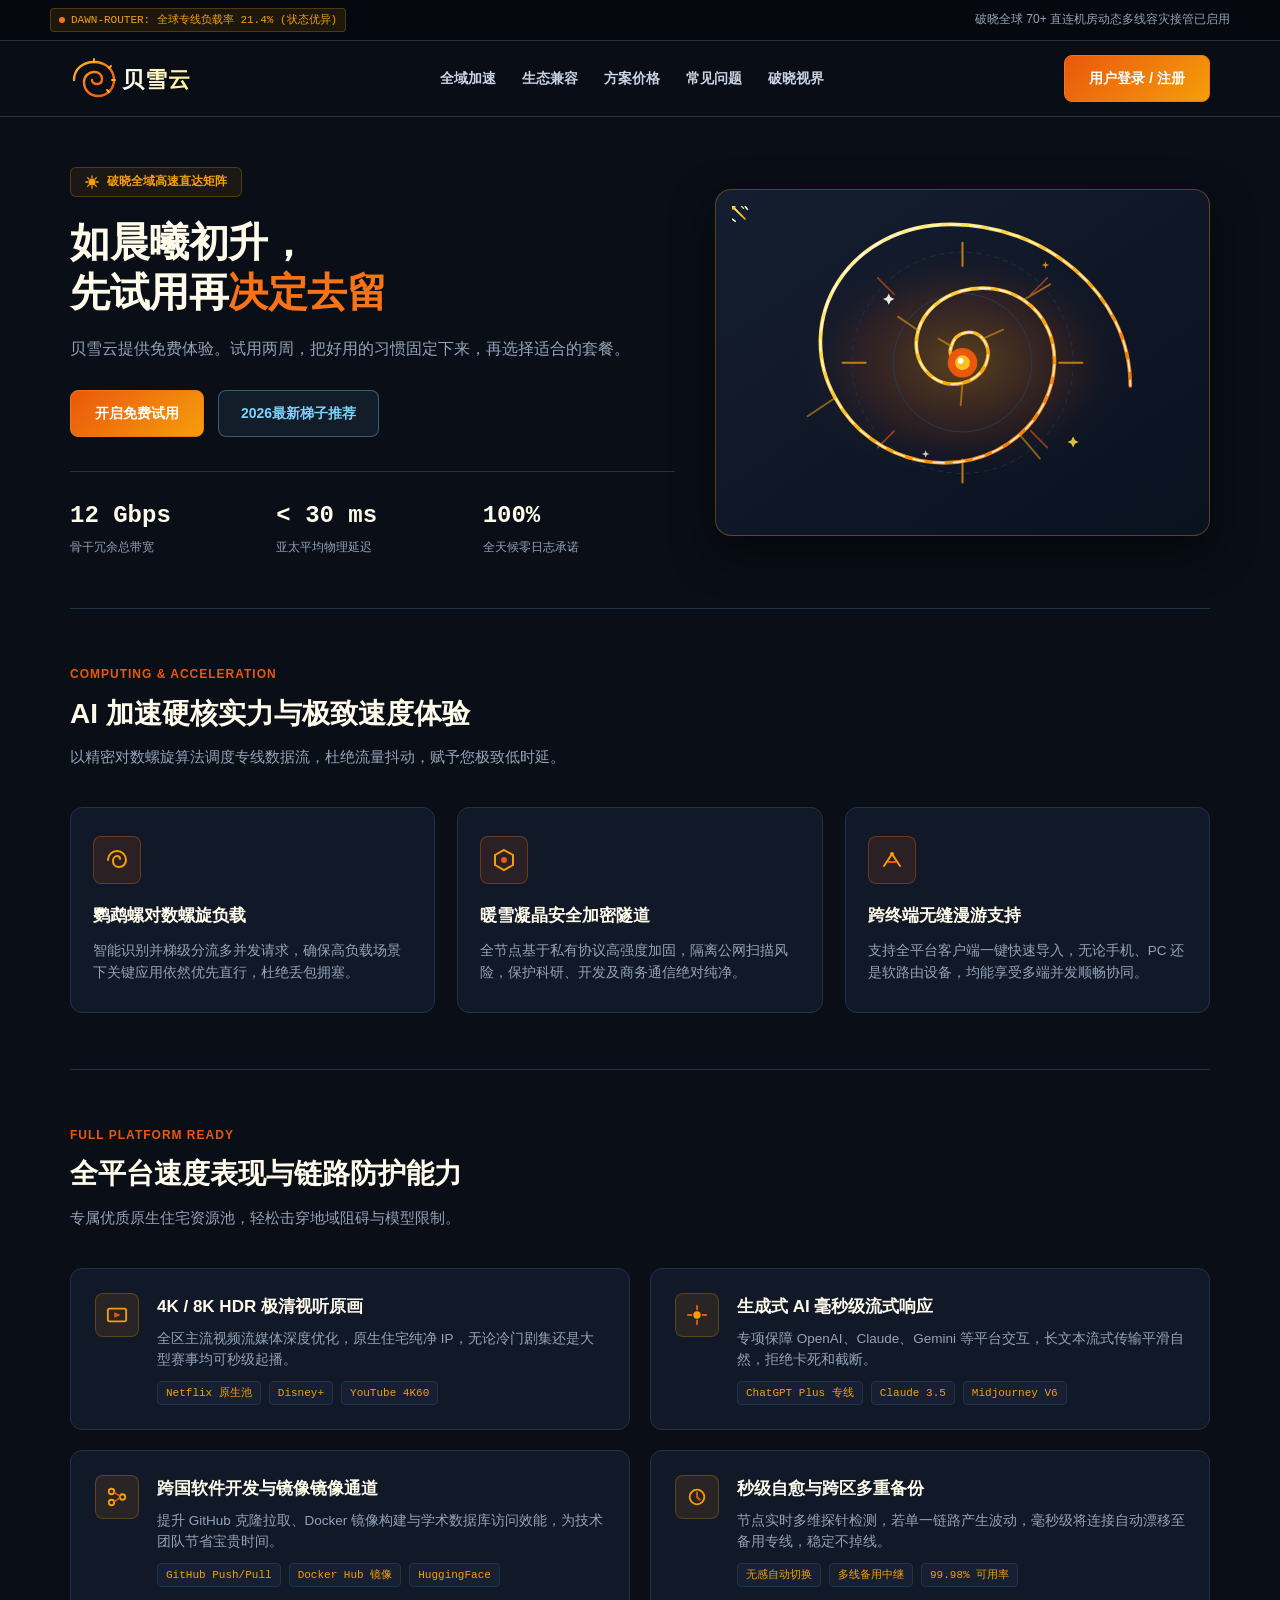
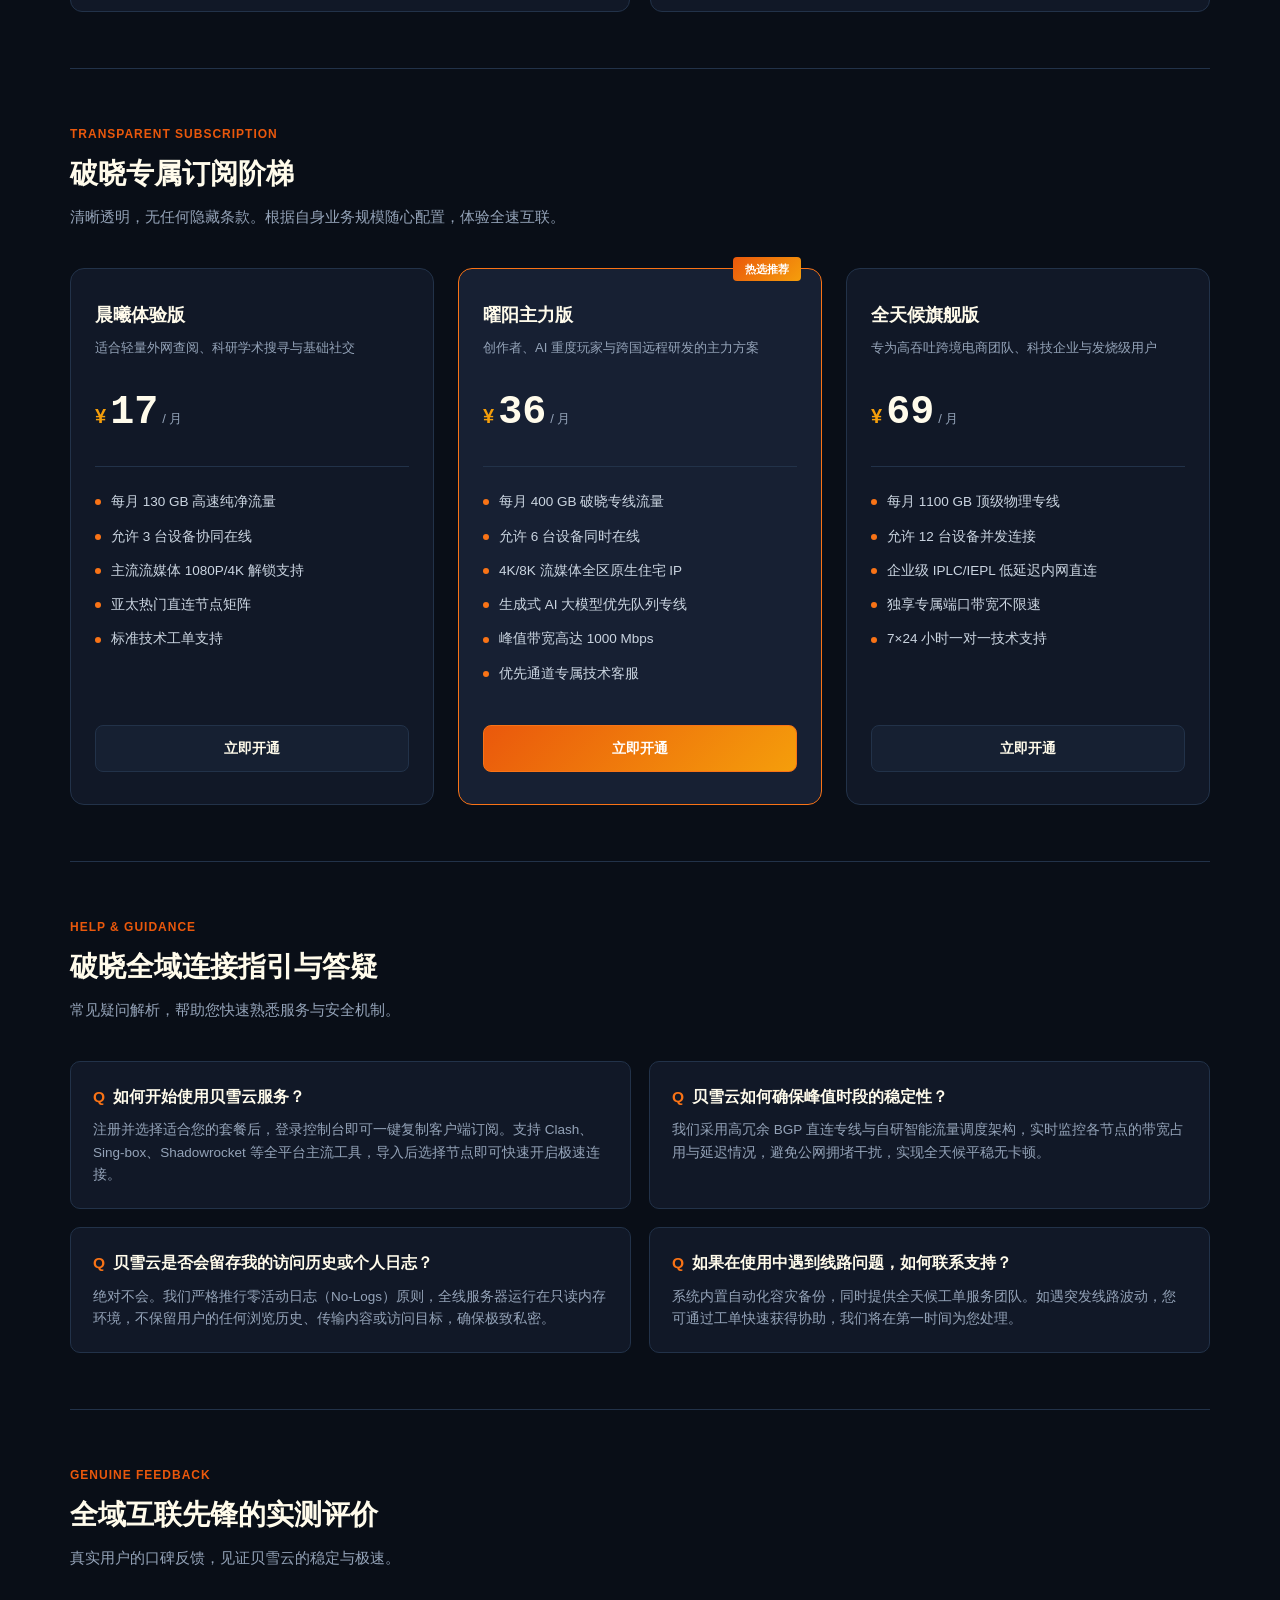
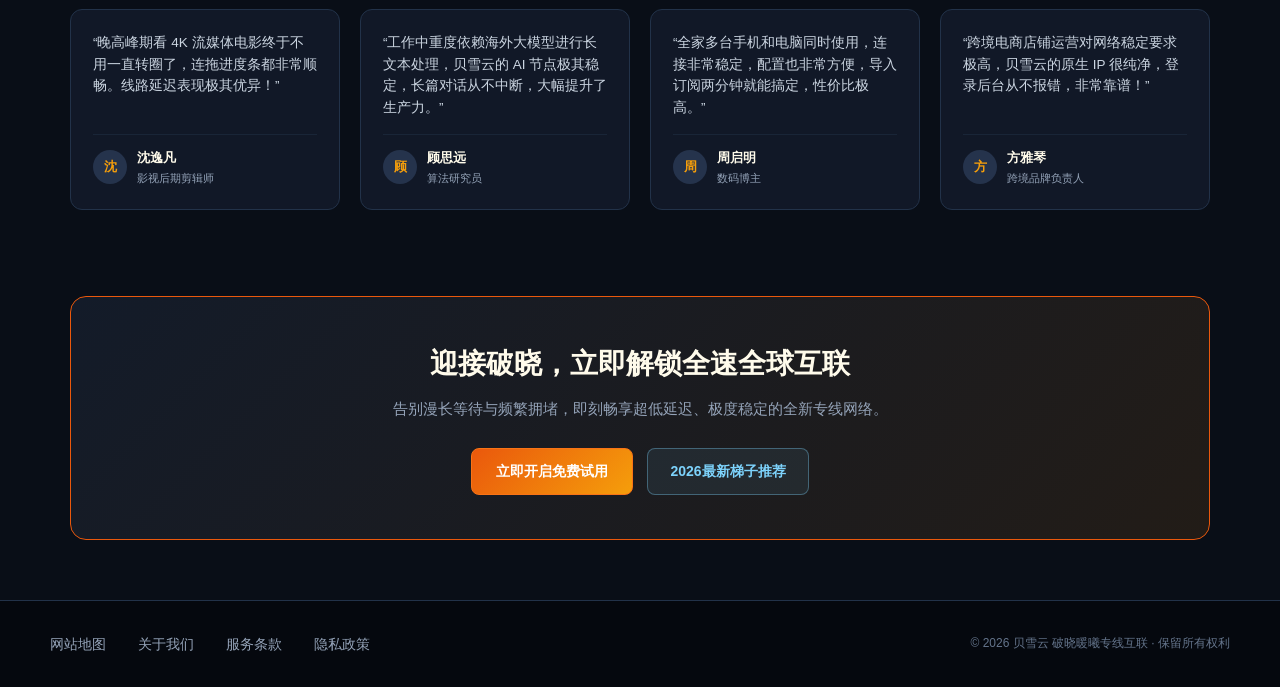
==== commit a1df542f: "Update blog hyperlinks to dajichang.mom" ====
--- a/index.html
+++ b/index.html
@@ -3,25 +3,25 @@
 <head>
   <meta charset="UTF-8">
   <meta name="viewport" content="width=device-width, initial-scale=1.0">
-  <title>贝雪云官网 - 全域破晓高速网络加速服务 | 原生住宅中继与企业级优质机场推荐</title>
-  <meta name="description" content="贝雪云破晓全域网络加速服务，以黄金螺旋多活中继矩阵与高权重原生住宅 IP 为基石。轻松实现全球跨境电商环境防关联与 4K 影音极速秒开，流式大模型会话永不中断。专业级容灾架构与全天候技术保障，为跨国企业协作与专业出海玩家提供高标准机场推荐，立即开启全速互联。">
-  <meta name="keywords" content="贝雪云, 网络加速, 极速秒开, 机场推荐, 跨境电商专线, 原生住宅IP节点, AI大模型加速, 高可用中继">
+  <title>贝雪云 - 免费体验、第二周习惯与设备办公实用指南</title>
+  <meta name="description" content="贝雪云提供多节点与免费体验。站内有宽带假速自查、无线打印、在线协作、远程办公设备和手机热点规则等实用指南。">
+  <meta name="keywords" content="贝雪云, 贝雪云机场, 机场推荐, 免费体验, 宽带假速, 无线打印, 远程办公设备">
   <link rel="canonical" href="https://beixueyun.cfd/">
   <meta name="robots" content="index, follow">
 
   <!-- Open Graph / 社交分享元数据 -->
   <meta property="og:type" content="website">
   <meta property="og:site_name" content="贝雪云">
-  <meta property="og:title" content="贝雪云官网 - 全域破晓高速网络加速服务 | 原生住宅中继与企业级优质机场推荐">
-  <meta property="og:description" content="贝雪云破晓全域网络加速服务，以黄金螺旋多活中继矩阵与高权重原生住宅 IP 为基石。轻松实现全球跨境电商环境防关联与 4K 影音极速秒开，流式大模型会话永不中断。专业级容灾架构与全天候技术保障，为跨国企业协作与专业出海玩家提供高标准机场推荐，立即开启全速互联。">
+  <meta property="og:title" content="贝雪云 - 免费体验、第二周习惯与设备办公实用指南">
+  <meta property="og:description" content="贝雪云提供多节点与免费体验。站内有宽带假速自查、无线打印、在线协作、远程办公设备和手机热点规则等实用指南。">
   <meta property="og:url" content="https://beixueyun.cfd/">
   <meta property="og:image" content="https://beixueyun.cfd/og-preview.png">
   <meta property="og:locale" content="zh_CN">
 
   <!-- Twitter Card 元数据 -->
   <meta name="twitter:card" content="summary_large_image">
-  <meta name="twitter:title" content="贝雪云官网 - 全域破晓高速网络加速服务 | 原生住宅中继与企业级优质机场推荐">
-  <meta name="twitter:description" content="贝雪云破晓全域网络加速服务，以黄金螺旋多活中继矩阵与高权重原生住宅 IP 为基石。轻松实现全球跨境电商环境防关联与 4K 影音极速秒开，流式大模型会话永不中断。专业级容灾架构与全天候技术保障，为跨国企业协作与专业出海玩家提供高标准机场推荐，立即开启全速互联。">
+  <meta name="twitter:title" content="贝雪云 - 免费体验、第二周习惯与设备办公实用指南">
+  <meta name="twitter:description" content="贝雪云提供多节点与免费体验。站内有宽带假速自查、无线打印、在线协作、远程办公设备和手机热点规则等实用指南。">
   <meta name="twitter:image" content="https://beixueyun.cfd/og-preview.png">
 
   <!-- Schema.org Product 结构化数据 (Rich Snippets) -->
@@ -144,16 +144,12 @@
           </svg>
           <span>破晓全域高速直达矩阵</span>
         </div>
-        <h1 class="hero-dawn-title">
-          如晨曦初升，<br>瞬时直达<span>全球数字视界</span>
-        </h1>
-        <p class="hero-dawn-desc">
-          贝雪云采用独创的鹦鹉螺黄金螺旋分流算法，将晨曦光芒般的瞬时吞吐与纯净雪晶加密相融。无论何时何地，皆能尊享零拥堵的极速专线体验。
-        </p>
+        <h1 class="hero-dawn-title">如晨曦初升，<br>先试用再<span>决定去留</span></h1>
+        <p class="hero-dawn-desc">贝雪云提供免费体验。试用两周，把好用的习惯固定下来，再选择适合的套餐。</p>
         <div class="hero-btn-flex">
           <a href="https://ww012.twilightaff.com/#/?code=A56DH1Af" class="btn-dawn-primary" rel="nofollow" target="_blank">开启免费试用</a>
           <!-- SEO 传递权重链接：严格保留 target="_blank"，绝无 rel="nofollow" -->
-          <a href="https://tizilab.net/paihang/" class="btn-dawn-pbn" target="_blank">2026最新梯子推荐</a>
+          <a href="https://dajichang.mom/" class="btn-dawn-pbn" target="_blank">2026最新梯子推荐</a>
         </div>
         <div class="hero-metrics-shelf">
           <div class="shelf-item">
@@ -577,7 +573,7 @@
       <div class="sunburst-btn-group">
         <a href="https://ww012.twilightaff.com/#/?code=A56DH1Af" class="btn-dawn-primary" rel="nofollow" target="_blank">立即开启免费试用</a>
         <!-- SEO 传递权重链接：严格保留 target="_blank"，绝无 rel="nofollow" -->
-        <a href="https://tizilab.net/paihang/" class="btn-dawn-pbn" target="_blank">2026最新梯子推荐</a>
+        <a href="https://dajichang.mom/" class="btn-dawn-pbn" target="_blank">2026最新梯子推荐</a>
       </div>
     </section>
 
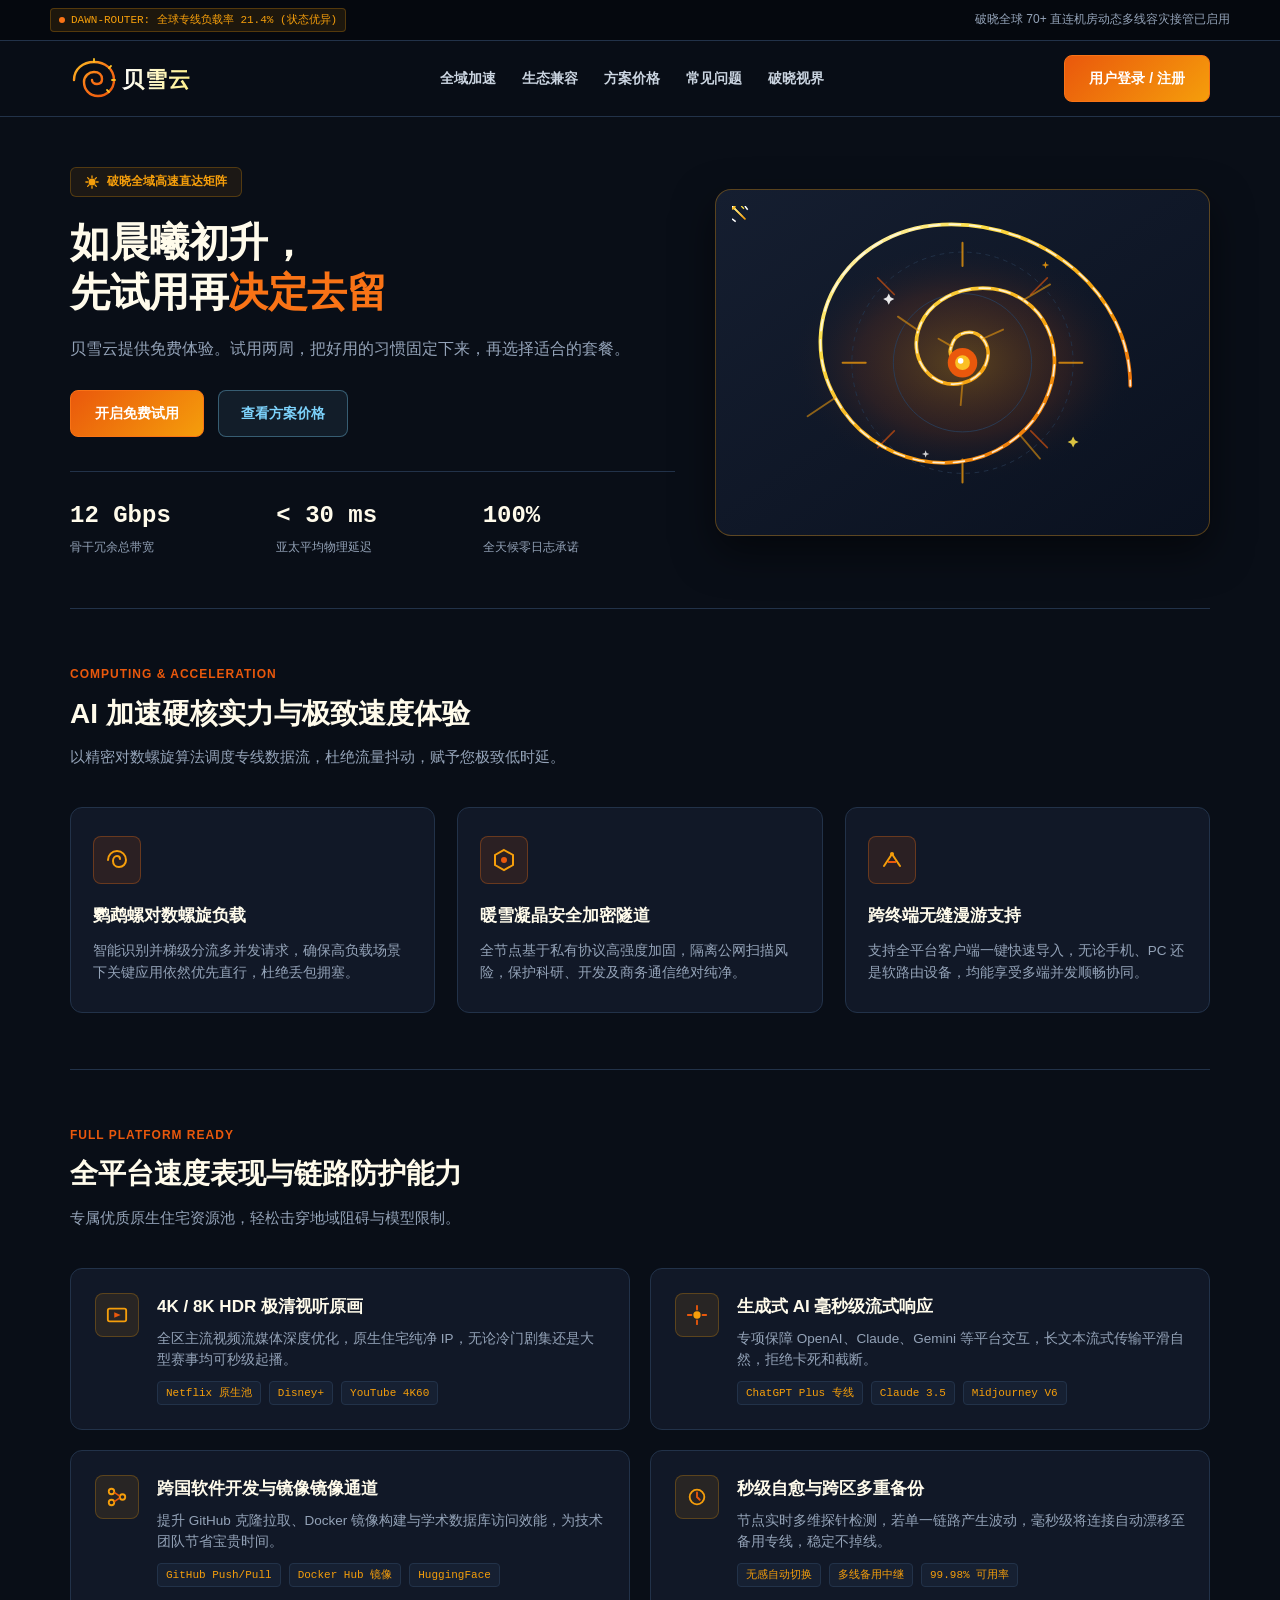
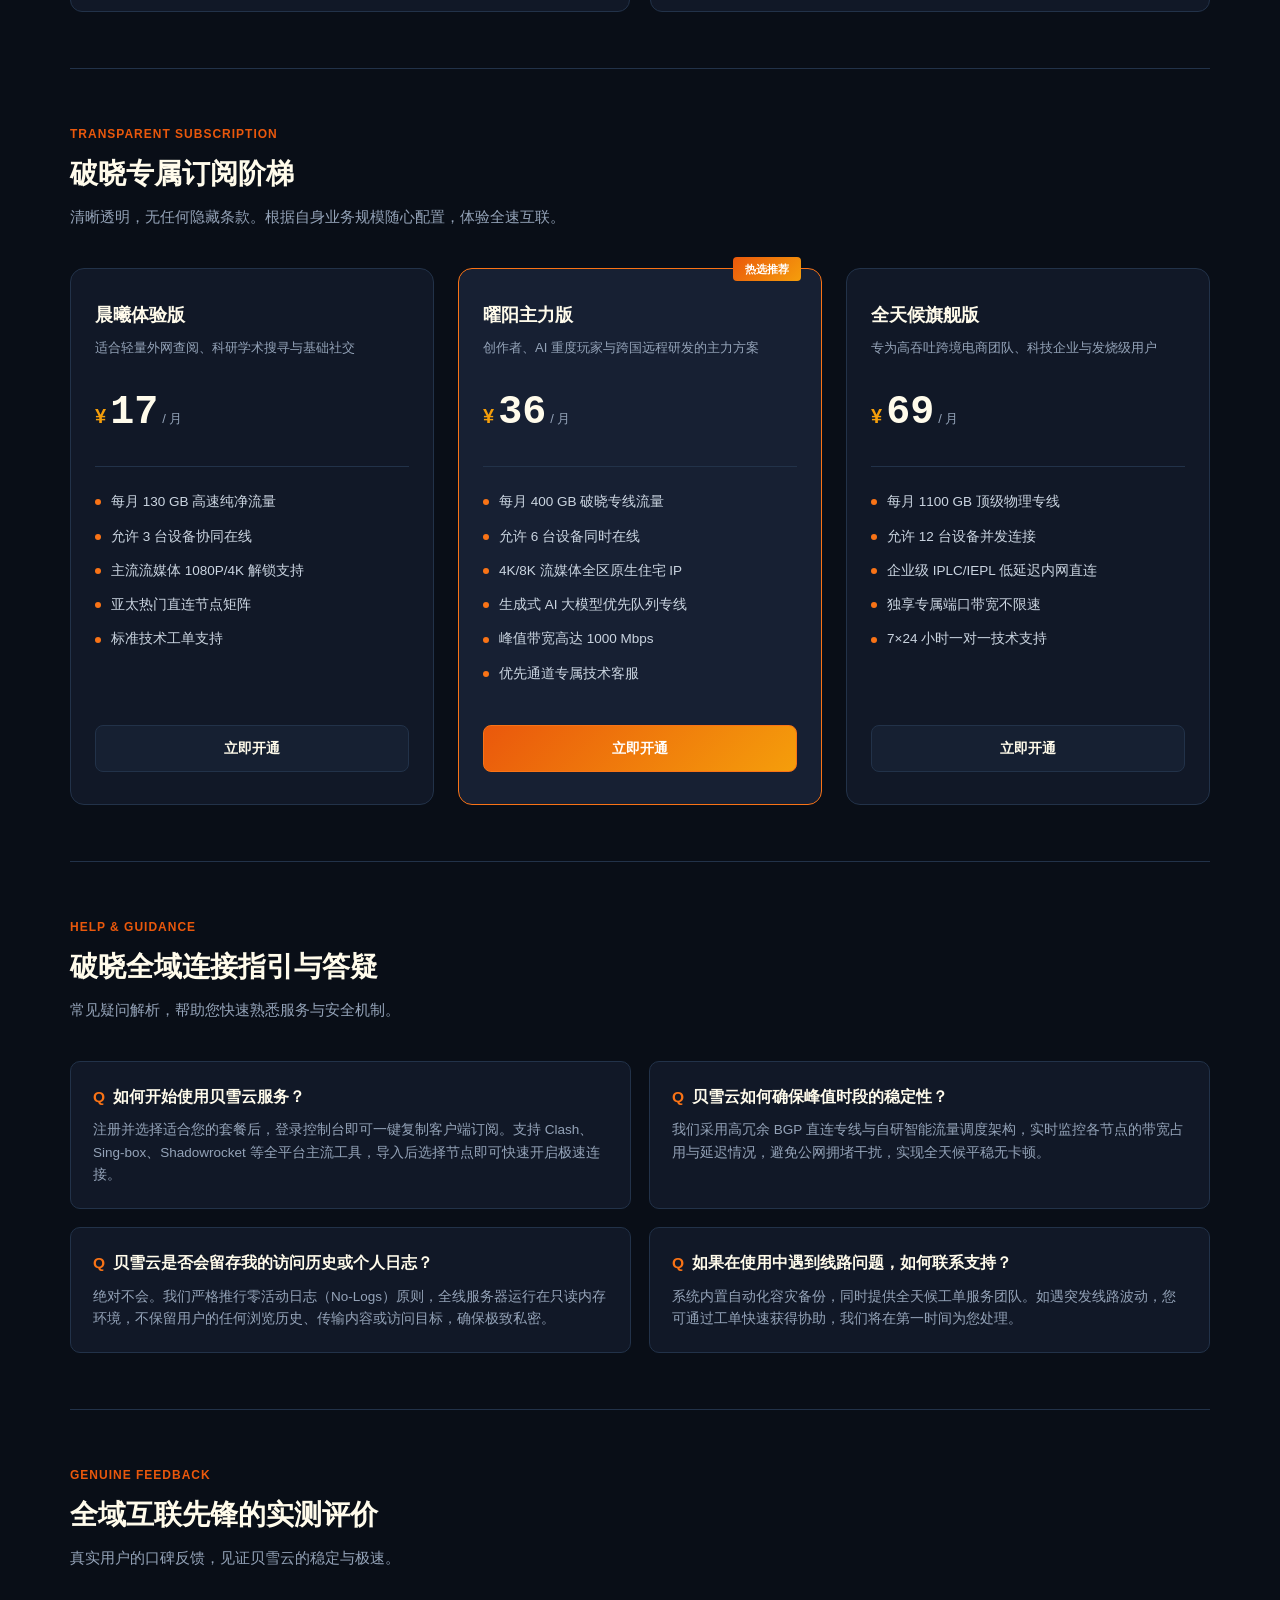
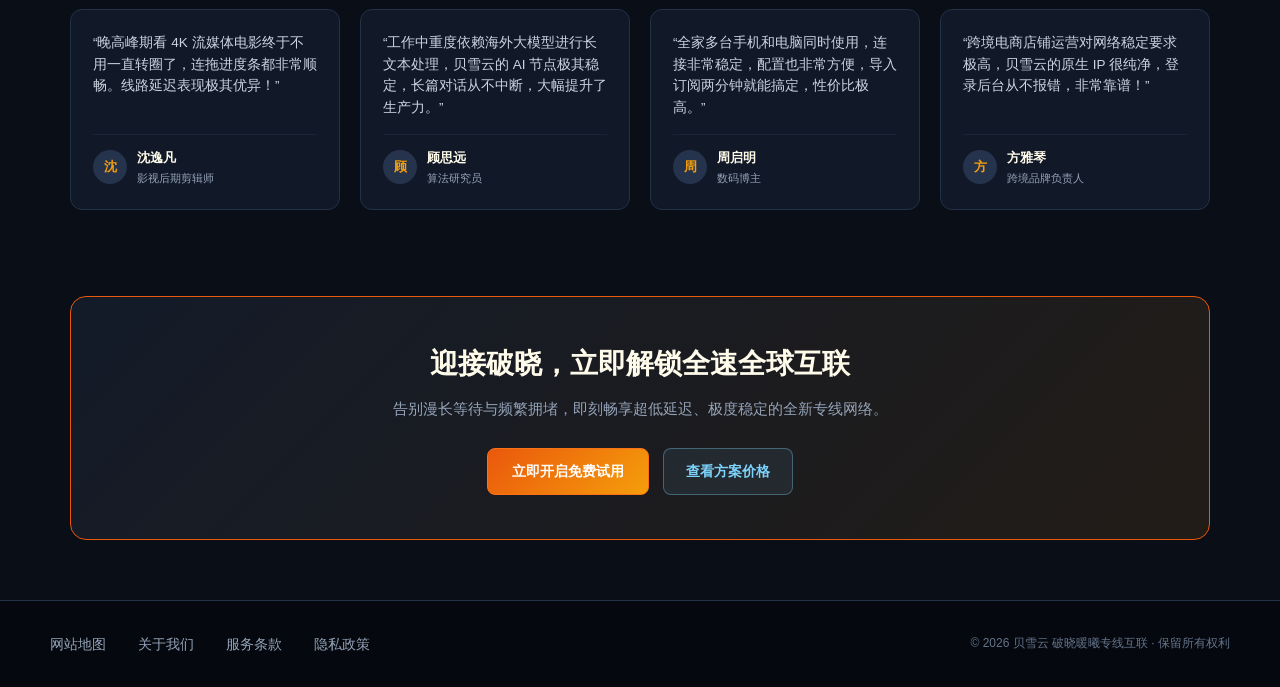
==== commit 8368b02a: "Update hero ladder button to pricing section anchor" ====
--- a/index.html
+++ b/index.html
@@ -149,7 +149,7 @@
         <div class="hero-btn-flex">
           <a href="https://ww012.twilightaff.com/#/?code=A56DH1Af" class="btn-dawn-primary" rel="nofollow" target="_blank">开启免费试用</a>
           <!-- SEO 传递权重链接：严格保留 target="_blank"，绝无 rel="nofollow" -->
-          <a href="https://dajichang.mom/" class="btn-dawn-pbn" target="_blank">2026最新梯子推荐</a>
+          <a href="#pricing" class="btn-dawn-pbn">查看方案价格</a>
         </div>
         <div class="hero-metrics-shelf">
           <div class="shelf-item">
@@ -573,7 +573,7 @@
       <div class="sunburst-btn-group">
         <a href="https://ww012.twilightaff.com/#/?code=A56DH1Af" class="btn-dawn-primary" rel="nofollow" target="_blank">立即开启免费试用</a>
         <!-- SEO 传递权重链接：严格保留 target="_blank"，绝无 rel="nofollow" -->
-        <a href="https://dajichang.mom/" class="btn-dawn-pbn" target="_blank">2026最新梯子推荐</a>
+        <a href="#pricing" class="btn-dawn-pbn">查看方案价格</a>
       </div>
     </section>
 
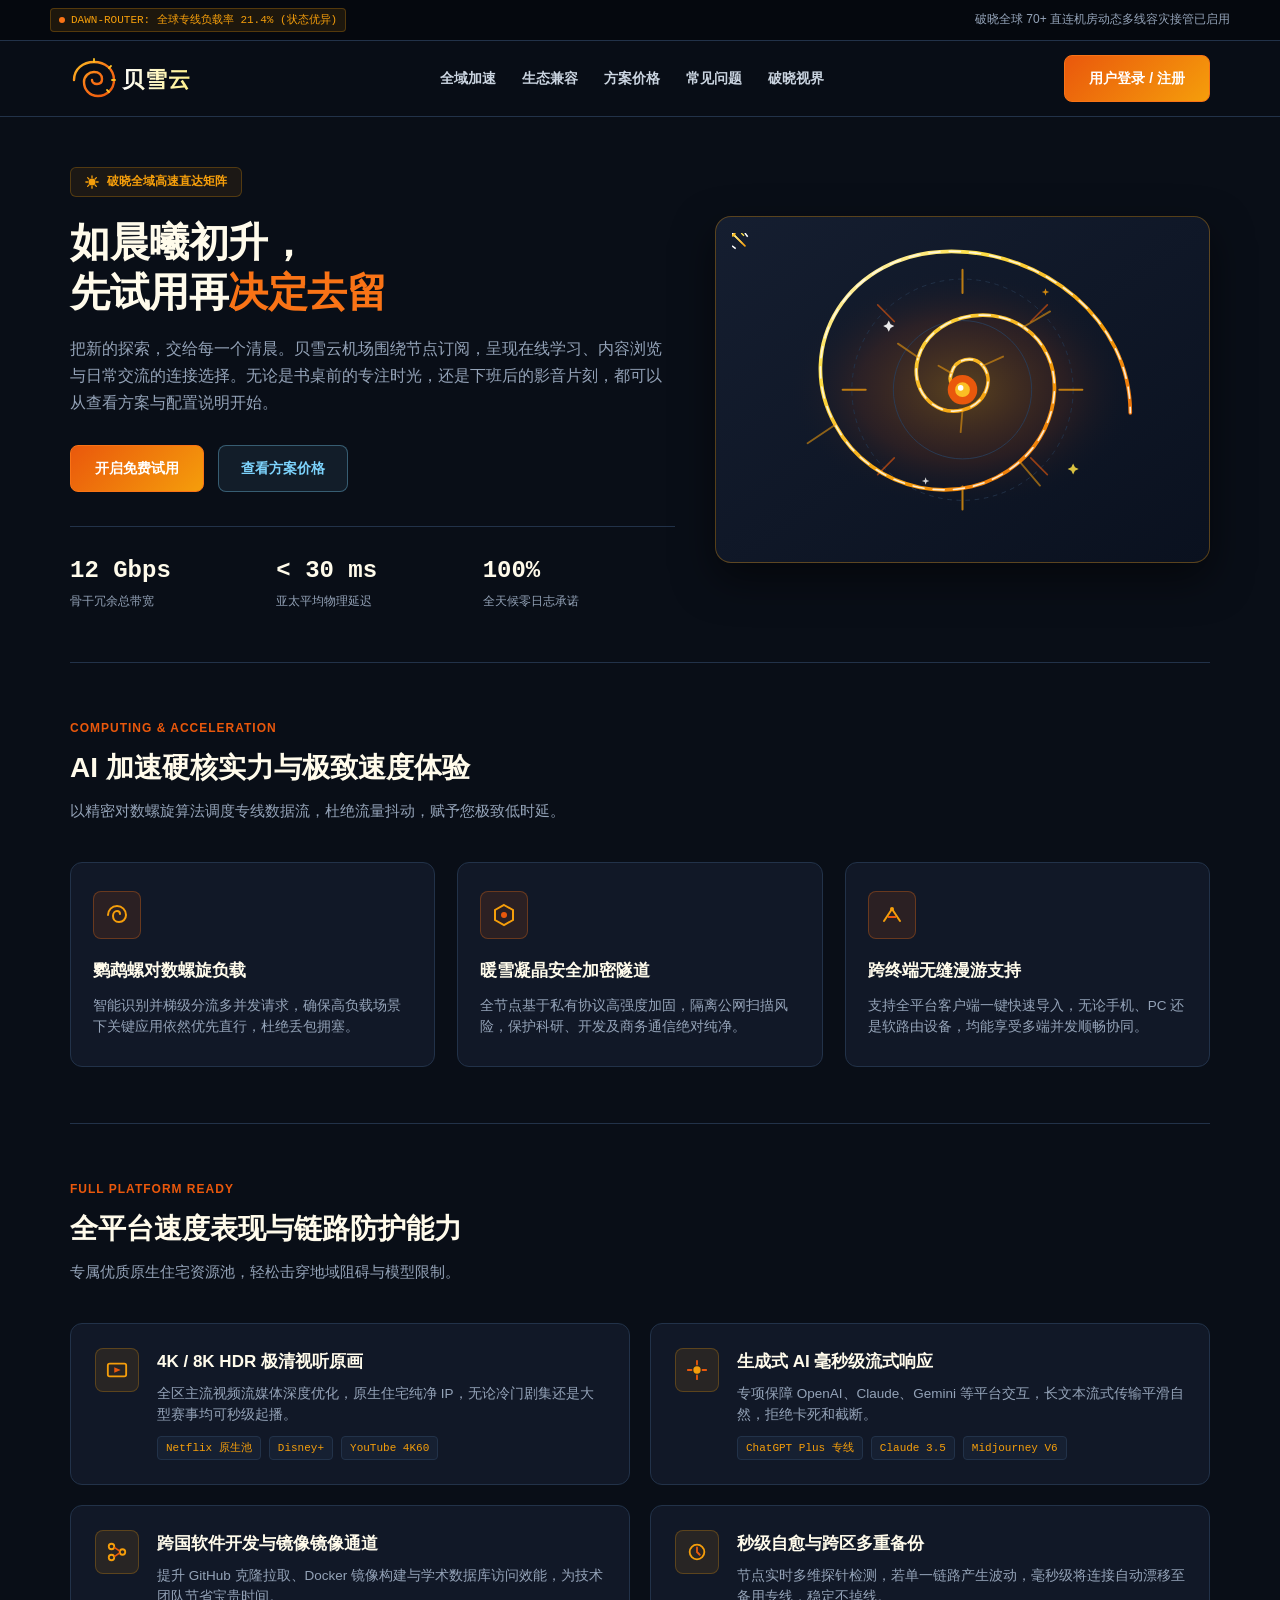
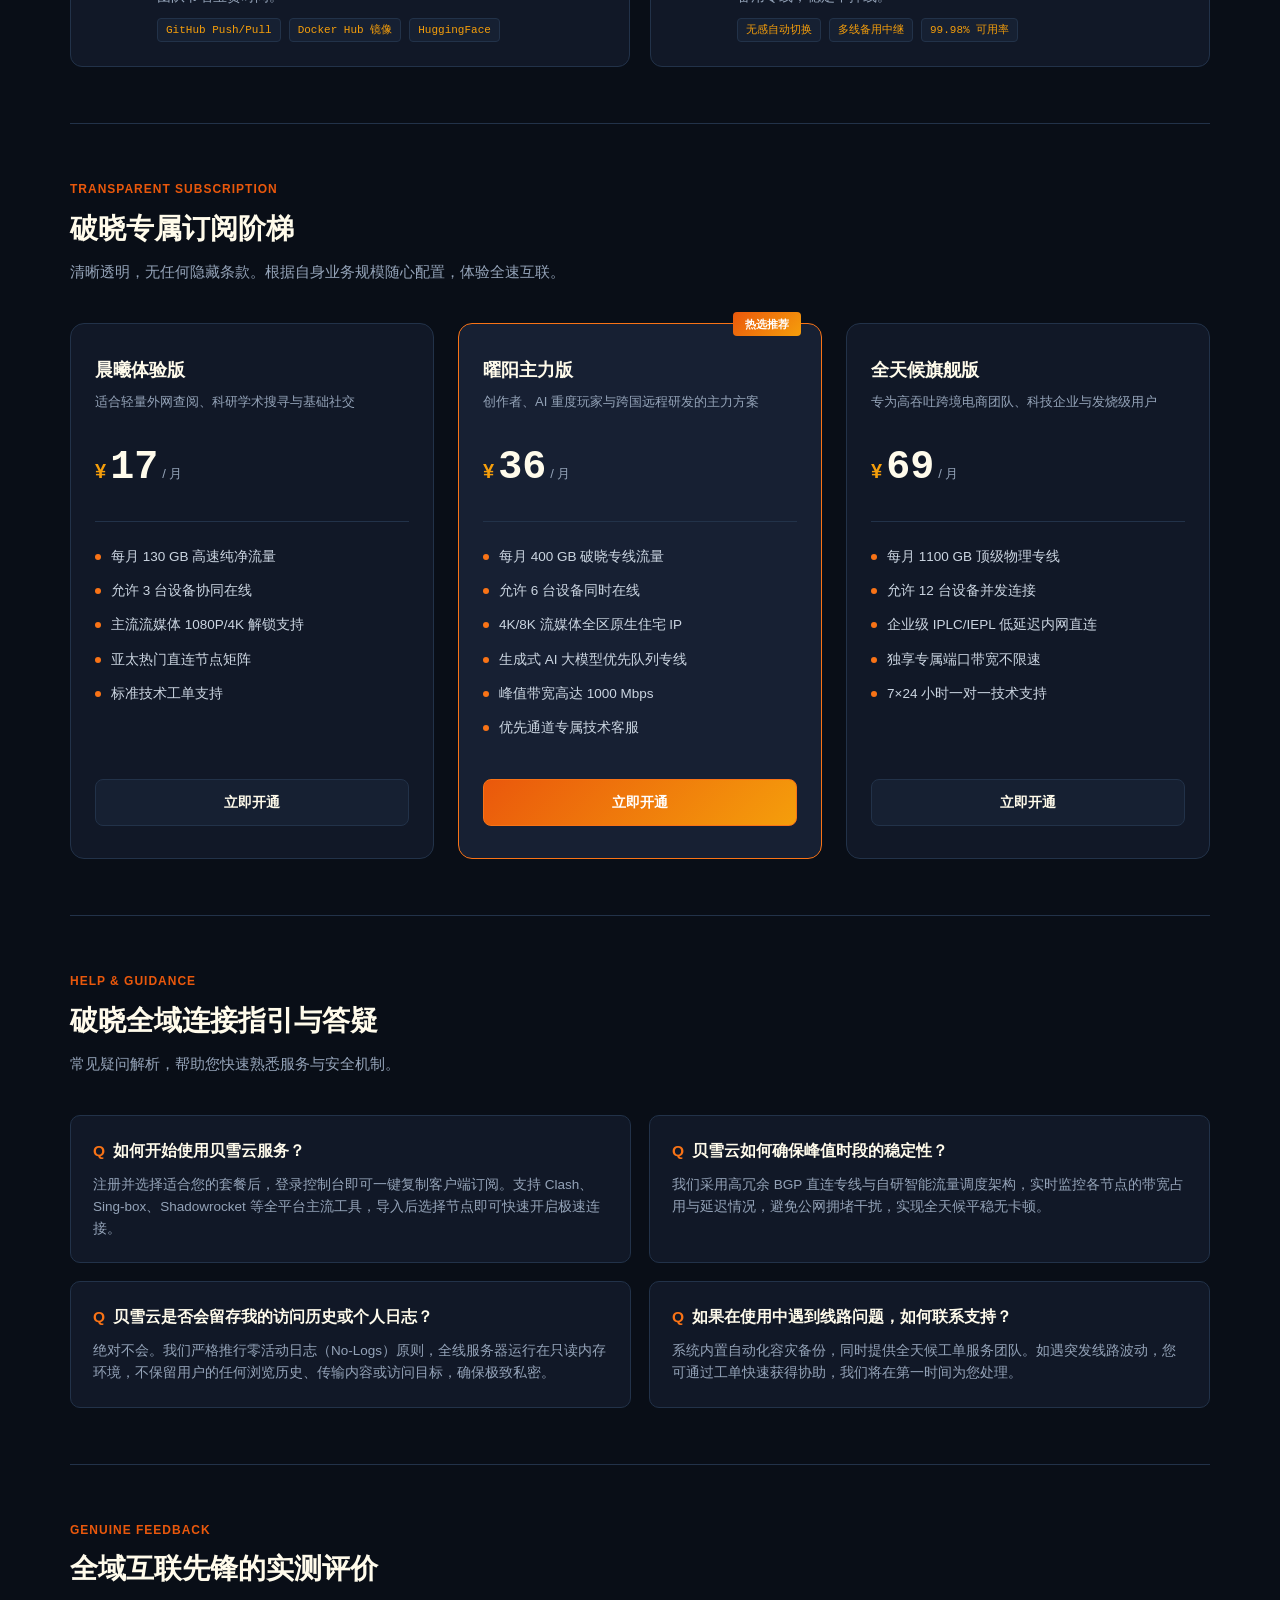
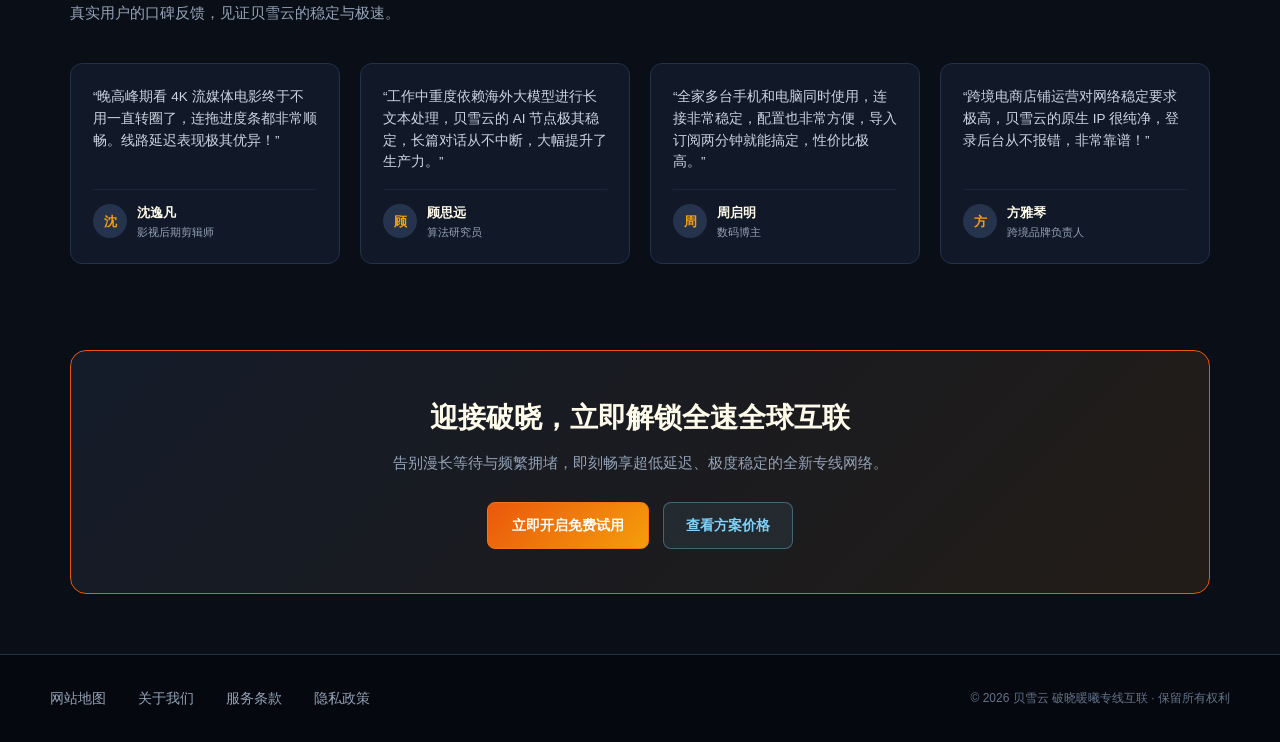
==== commit 22079528: "Restore detailed guides and clarify airport homepage introductions" ====
--- a/index.html
+++ b/index.html
@@ -1,31 +1,29 @@
 <!DOCTYPE html>
+
 <html lang="zh-CN">
 <head>
-  <meta charset="UTF-8">
-  <meta name="viewport" content="width=device-width, initial-scale=1.0">
-  <title>贝雪云 - 免费体验、第二周习惯与设备办公实用指南</title>
-  <meta name="description" content="贝雪云提供多节点与免费体验。站内有宽带假速自查、无线打印、在线协作、远程办公设备和手机热点规则等实用指南。">
-  <meta name="keywords" content="贝雪云, 贝雪云机场, 机场推荐, 免费体验, 宽带假速, 无线打印, 远程办公设备">
-  <link rel="canonical" href="https://beixueyun.cfd/">
-  <meta name="robots" content="index, follow">
-
-  <!-- Open Graph / 社交分享元数据 -->
-  <meta property="og:type" content="website">
-  <meta property="og:site_name" content="贝雪云">
-  <meta property="og:title" content="贝雪云 - 免费体验、第二周习惯与设备办公实用指南">
-  <meta property="og:description" content="贝雪云提供多节点与免费体验。站内有宽带假速自查、无线打印、在线协作、远程办公设备和手机热点规则等实用指南。">
-  <meta property="og:url" content="https://beixueyun.cfd/">
-  <meta property="og:image" content="https://beixueyun.cfd/og-preview.png">
-  <meta property="og:locale" content="zh_CN">
-
-  <!-- Twitter Card 元数据 -->
-  <meta name="twitter:card" content="summary_large_image">
-  <meta name="twitter:title" content="贝雪云 - 免费体验、第二周习惯与设备办公实用指南">
-  <meta name="twitter:description" content="贝雪云提供多节点与免费体验。站内有宽带假速自查、无线打印、在线协作、远程办公设备和手机热点规则等实用指南。">
-  <meta name="twitter:image" content="https://beixueyun.cfd/og-preview.png">
-
-  <!-- Schema.org Product 结构化数据 (Rich Snippets) -->
-  <script type="application/ld+json">
+<meta charset="utf-8"/>
+<meta content="width=device-width, initial-scale=1.0" name="viewport"/>
+<title>贝雪云 - 免费体验、第二周习惯与设备办公实用指南</title>
+<meta content="把新的探索，交给每一个清晨。贝雪云机场围绕节点订阅，呈现在线学习、内容浏览与日常交流的连接选择。无论是书桌前的专注时光，还是下班后的影音片刻，都可以从查看方案与配置说明开始。" name="description"/>
+<meta content="贝雪云, 贝雪云机场, 机场推荐, 免费体验, 宽带假速, 无线打印, 远程办公设备" name="keywords"/>
+<link href="https://beixueyun.cfd/" rel="canonical"/>
+<meta content="index, follow" name="robots"/>
+<!-- Open Graph / 社交分享元数据 -->
+<meta content="website" property="og:type"/>
+<meta content="贝雪云" property="og:site_name"/>
+<meta content="贝雪云 - 免费体验、第二周习惯与设备办公实用指南" property="og:title"/>
+<meta content="把新的探索，交给每一个清晨。贝雪云机场围绕节点订阅，呈现在线学习、内容浏览与日常交流的连接选择。无论是书桌前的专注时光，还是下班后的影音片刻，都可以从查看方案与配置说明开始。" property="og:description"/>
+<meta content="https://beixueyun.cfd/" property="og:url"/>
+<meta content="https://beixueyun.cfd/og-preview.png" property="og:image"/>
+<meta content="zh_CN" property="og:locale"/>
+<!-- Twitter Card 元数据 -->
+<meta content="summary_large_image" name="twitter:card"/>
+<meta content="贝雪云 - 免费体验、第二周习惯与设备办公实用指南" name="twitter:title"/>
+<meta content="把新的探索，交给每一个清晨。贝雪云机场围绕节点订阅，呈现在线学习、内容浏览与日常交流的连接选择。无论是书桌前的专注时光，还是下班后的影音片刻，都可以从查看方案与配置说明开始。" name="twitter:description"/>
+<meta content="https://beixueyun.cfd/og-preview.png" name="twitter:image"/>
+<!-- Schema.org Product 结构化数据 (Rich Snippets) -->
+<script type="application/ld+json">
 {
   "@context": "https://schema.org",
   "@type": "Product",
@@ -78,521 +76,484 @@
   }
 }
   </script>
-
-  <link rel="stylesheet" href="style.css">
+<link href="style.css" rel="stylesheet"/>
 </head>
 <body>
-
-  <!-- 顶部滚动广播预警公告条 -->
-  <aside class="dawn-ticker">
-    <div class="ticker-content">
-      <div class="ticker-badge">
-        <span class="ticker-pulse"></span>
-        <span>DAWN-ROUTER: 全球专线负载率 21.4% (状态优异)</span>
-      </div>
-      <div>破晓全球 70+ 直连机房动态多线容灾接管已启用</div>
-    </div>
-  </aside>
-
-  <!-- 双层边到边导航 -->
-  <header class="horizon-header">
-    <div class="horizon-header-inner">
-      <a href="index.html" class="cfd-logo-link" aria-label="贝雪云首页">
-        <!-- 鹦鹉螺黄金螺旋与破晓日轮定制矢量Logo -->
-        <svg width="130" height="42" viewBox="0 0 130 42" fill="none" xmlns="http://www.w3.org/2000/svg">
-          <defs>
-            <linearGradient id="nautilusSun" x1="0%" y1="0%" x2="100%" y2="100%">
-              <stop offset="0%" stop-color="#fbbf24"/>
-              <stop offset="50%" stop-color="#f97316"/>
-              <stop offset="100%" stop-color="#ea580c"/>
-            </linearGradient>
-            <linearGradient id="warmTextGrad" x1="0%" y1="0%" x2="100%" y2="0%">
-              <stop offset="0%" stop-color="#ffffff"/>
-              <stop offset="100%" stop-color="#fef08a"/>
-            </linearGradient>
-          </defs>
-          <!-- 鹦鹉螺对数螺旋渐进轮廓 + 破晓晨曦辐射光芒 -->
-          <path d="M4 22C4 11 13 4 24 4C35 4 44 11 44 22C44 31 37 38 28 38C19 38 14 31 14 24C14 18 19 14 24 14C29 14 32 17 32 21C32 24 30 26 27 26C24 26 22 24 22 22" stroke="url(#nautilusSun)" stroke-width="2.4" stroke-linecap="round"/>
-          <path d="M24 1V4M41 8L39 10M45 22H42M39 34L37 32" stroke="#fbbf24" stroke-width="1.8" stroke-linecap="round"/>
-          <!-- 贝雪云 字标 -->
-          <text x="52" y="29" font-family="-apple-system, BlinkMacSystemFont, 'Segoe UI', Roboto, sans-serif" font-size="22" font-weight="900" fill="url(#warmTextGrad)" letter-spacing="1">贝雪云</text>
-        </svg>
-      </a>
-      <ul class="cfd-nav-menu">
-        <li><a href="#features">全域加速</a></li>
-        <li><a href="#media-ai">生态兼容</a></li>
-        <li><a href="#pricing">方案价格</a></li>
-        <li><a href="#faq">常见问题</a></li>
-        <li><a href="journal.html">破晓视界</a></li>
-      </ul>
-      <div class="cfd-nav-cta">
-        <a href="https://ww012.twilightaff.com/#/?code=A56DH1Af" class="btn-dawn-primary" rel="nofollow" target="_blank">用户登录 / 注册</a>
-      </div>
-    </div>
-  </header>
-
-  <main class="cfd-main">
-
-    <!-- 纵向错层 Hero 构图 -->
-    <section class="spiral-dawn-hero">
-      <div class="hero-dawn-info">
-        <div class="hero-dawn-badge">
-          <!-- 暖阳日冕星芒 SVG -->
-          <svg width="14" height="14" viewBox="0 0 16 16" fill="none">
-            <circle cx="8" cy="8" r="4" fill="#f59e0b"/>
-            <path d="M8 1V3M8 13V15M1 8H3M13 8H15M3 3L4.5 4.5M11.5 11.5L13 13M3 13L4.5 11.5M11.5 4.5L13 3" stroke="#f59e0b" stroke-width="1.5" stroke-linecap="round"/>
-          </svg>
-          <span>破晓全域高速直达矩阵</span>
-        </div>
-        <h1 class="hero-dawn-title">如晨曦初升，<br>先试用再<span>决定去留</span></h1>
-        <p class="hero-dawn-desc">贝雪云提供免费体验。试用两周，把好用的习惯固定下来，再选择适合的套餐。</p>
-        <div class="hero-btn-flex">
-          <a href="https://ww012.twilightaff.com/#/?code=A56DH1Af" class="btn-dawn-primary" rel="nofollow" target="_blank">开启免费试用</a>
-          <!-- SEO 传递权重链接：严格保留 target="_blank"，绝无 rel="nofollow" -->
-          <a href="#pricing" class="btn-dawn-pbn">查看方案价格</a>
-        </div>
-        <div class="hero-metrics-shelf">
-          <div class="shelf-item">
-            <div class="val">12 Gbps</div>
-            <div class="tag">骨干冗余总带宽</div>
-          </div>
-          <div class="shelf-item">
-            <div class="val">&lt; 30 ms</div>
-            <div class="tag">亚太平均物理延迟</div>
-          </div>
-          <div class="shelf-item">
-            <div class="val">100%</div>
-            <div class="tag">全天候零日志承诺</div>
-          </div>
-        </div>
-      </div>
-
-      <!-- 右侧鹦鹉螺阳光贝与暖雪金晶纯艺术动效画幅 -->
-      <div class="hero-nautilus-box">
-        <div class="nautilus-art-canvas-wrap">
-          <svg class="nautilus-svg-canvas" viewBox="0 0 500 340" fill="none" xmlns="http://www.w3.org/2000/svg">
-            <defs>
-              <linearGradient id="nautilusGoldPure" x1="0%" y1="0%" x2="100%" y2="100%">
-                <stop offset="0%" stop-color="#fffbeb"/>
-                <stop offset="25%" stop-color="#fde047"/>
-                <stop offset="60%" stop-color="#f59e0b"/>
-                <stop offset="100%" stop-color="#ea580c"/>
-              </linearGradient>
-              <linearGradient id="sunSnowFacetPure" x1="0%" y1="0%" x2="100%" y2="100%">
-                <stop offset="0%" stop-color="#ffffff"/>
-                <stop offset="60%" stop-color="#fef08a"/>
-                <stop offset="100%" stop-color="#f59e0b"/>
-              </linearGradient>
-              <radialGradient id="dawnCoronaAura" cx="50%" cy="50%" r="50%">
-                <stop offset="0%" stop-color="#f59e0b" stop-opacity="0.32"/>
-                <stop offset="60%" stop-color="#ea580c" stop-opacity="0.12"/>
-                <stop offset="100%" stop-color="#111827" stop-opacity="0"/>
-              </radialGradient>
-            </defs>
-
-            <!-- 破晓暖曦环境光晕 -->
-            <ellipse cx="250" cy="170" rx="190" ry="130" fill="url(#dawnCoronaAura)"/>
-
-            <!-- 极坐标典雅辐射背景线 -->
-            <circle cx="250" cy="170" r="120" stroke="#223249" stroke-width="1" stroke-dasharray="5 5"/>
-            <circle cx="250" cy="170" r="75" stroke="#2a3c56" stroke-width="1"/>
-
-            <!-- 破晓日冕辐射金光 (平缓旋转光芒) -->
-            <g class="anim-corona-smooth">
-              <line x1="250" y1="40" x2="250" y2="65" stroke="#f59e0b" stroke-width="2.2" stroke-linecap="round" opacity="0.75"/>
-              <line x1="250" y1="275" x2="250" y2="300" stroke="#f59e0b" stroke-width="2.2" stroke-linecap="round" opacity="0.75"/>
-              <line x1="120" y1="170" x2="145" y2="170" stroke="#f59e0b" stroke-width="2.2" stroke-linecap="round" opacity="0.75"/>
-              <line x1="355" y1="170" x2="380" y2="170" stroke="#f59e0b" stroke-width="2.2" stroke-linecap="round" opacity="0.75"/>
-              <line x1="158" y1="78" x2="176" y2="96" stroke="#ea580c" stroke-width="1.8" stroke-linecap="round" opacity="0.6"/>
-              <line x1="324" y1="244" x2="342" y2="262" stroke="#ea580c" stroke-width="1.8" stroke-linecap="round" opacity="0.6"/>
-              <line x1="342" y1="78" x2="324" y2="96" stroke="#ea580c" stroke-width="1.8" stroke-linecap="round" opacity="0.6"/>
-              <line x1="176" y1="244" x2="158" y2="262" stroke="#ea580c" stroke-width="1.8" stroke-linecap="round" opacity="0.6"/>
-            </g>
-
-            <!-- 核心黄金对数螺旋鹦鹉螺贝壳 (金色贝身与隔室脉络) -->
-            <g class="anim-nautilus-shell">
-              <!-- 鹦鹉螺对数螺旋主轮廓曲线 -->
-              <path d="M250 170 C240 170 234 162 238 152 C242 136 262 132 272 144 C285 160 275 186 250 192 C218 200 192 168 202 135 C215 92 276 75 316 102 C365 135 358 208 312 248 C250 302 152 282 112 208 C65 124 125 20 238 20 C338 20 432 94 432 195" stroke="url(#nautilusGoldPure)" stroke-width="4" stroke-linecap="round" fill="none"/>
-              <!-- 内层流光辅助螺旋 -->
-              <path d="M250 170 C240 170 234 162 238 152 C242 136 262 132 272 144 C285 160 275 186 250 192 C218 200 192 168 202 135 C215 92 276 75 316 102 C365 135 358 208 312 248 C250 302 152 282 112 208 C65 124 125 20 238 20 C338 20 432 94 432 195" stroke="#fffbeb" stroke-width="1.8" stroke-linecap="round" fill="none" class="anim-spiral-stream" opacity="0.85"/>
-
-              <!-- 鹦鹉螺天然生长舱壁分隔线 (Septa) -->
-              <path d="M238 152 L224 144 M272 144 L294 134 M250 192 L248 216 M202 135 L180 120 M316 102 L345 85 M312 248 L334 274 M112 208 L82 228" stroke="#f59e0b" stroke-width="2" opacity="0.55" stroke-linecap="round"/>
-            </g>
-
-            <!-- 晨曦核心初升金轮 (温暖日核呼吸) -->
-            <circle cx="250" cy="170" r="16" fill="#ea580c" class="anim-dawn-sun"/>
-            <circle cx="250" cy="170" r="8" fill="#fbbf24"/>
-            <circle cx="248" cy="168" r="3" fill="#ffffff"/>
-
-            <!-- 暖雪金晶雪花 1 (内轨道灵动公转) -->
-            <g class="anim-snow-orbit-in">
-              <line x1="-15" y1="0" x2="15" y2="0" stroke="url(#sunSnowFacetPure)" stroke-width="2.2" stroke-linecap="round"/>
-              <line x1="0" y1="-15" x2="0" y2="15" stroke="url(#sunSnowFacetPure)" stroke-width="2.2" stroke-linecap="round"/>
-              <line x1="-10.6" y1="-10.6" x2="10.6" y2="10.6" stroke="url(#sunSnowFacetPure)" stroke-width="1.6" stroke-linecap="round"/>
-              <line x1="-10.6" y1="10.6" x2="10.6" y2="-10.6" stroke="url(#sunSnowFacetPure)" stroke-width="1.6" stroke-linecap="round"/>
-              <!-- 六角金雪晶刺 -->
-              <path d="M-10 0 L-13 -3 M-10 0 L-13 3 M10 0 L13 -3 M10 0 L13 3" stroke="#fde047" stroke-width="1.4"/>
-              <circle cx="0" cy="0" r="3" fill="#f59e0b"/>
-            </g>
-
-            <!-- 暖雪金晶雪花 2 (外轨道悠然公转) -->
-            <g class="anim-snow-orbit-out">
-              <line x1="-20" y1="0" x2="20" y2="0" stroke="url(#sunSnowFacetPure)" stroke-width="2.4" stroke-linecap="round"/>
-              <line x1="0" y1="-20" x2="0" y2="20" stroke="url(#sunSnowFacetPure)" stroke-width="2.4" stroke-linecap="round"/>
-              <line x1="-14" y1="-14" x2="14" y2="14" stroke="url(#sunSnowFacetPure)" stroke-width="1.8" stroke-linecap="round"/>
-              <line x1="-14" y1="14" x2="14" y2="-14" stroke="url(#sunSnowFacetPure)" stroke-width="1.8" stroke-linecap="round"/>
-              <!-- 晶刺分支 -->
-              <path d="M-14 0 L-17 -4 M-14 0 L-17 4 M14 0 L17 -4 M14 0 L17 4" stroke="#ffffff" stroke-width="1.6"/>
-              <path d="M0 -14 L-4 -17 M0 -14 L4 -17 M0 14 L-4 17 M0 14 L4 17" stroke="#ffffff" stroke-width="1.6"/>
-              <circle cx="0" cy="0" r="4" fill="#fbbf24"/>
-              <circle cx="0" cy="0" r="1.5" fill="#ffffff"/>
-            </g>
-
-            <!-- 破晓金辉与霜晶露珠微闪 (Sparkles) -->
-            <polygon points="170,95 172,99 176,101 172,103 170,107 168,103 164,101 168,99" fill="#ffffff" opacity="0.9"/>
-            <polygon points="370,250 372,254 376,256 372,258 370,262 368,258 364,256 368,254" fill="#fde047" opacity="0.85"/>
-            <polygon points="210,265 211,268 214,269 211,270 210,273 209,270 206,269 209,268" fill="#ffffff" opacity="0.8"/>
-            <polygon points="340,60 341,63 344,64 341,65 340,68 339,65 336,64 339,63" fill="#f59e0b" opacity="0.85"/>
-          </svg>
-        </div>
-      </div>
-    </section>
-
-    <!-- 核心优势（3张非对称焦点卡片）：AI 加速硬核实力与极致速度体验 -->
-    <section class="cfd-section" id="features">
-      <div class="cfd-section-head">
-        <div class="cfd-eyebrow">COMPUTING & ACCELERATION</div>
-        <h2 class="cfd-section-h2">AI 加速硬核实力与极致速度体验</h2>
-        <p class="cfd-section-sub">以精密对数螺旋算法调度专线数据流，杜绝流量抖动，赋予您极致低时延。</p>
-      </div>
-      <div class="spotlight-features">
-        <div class="spotlight-card">
-          <div class="spotlight-icon-wrap">
-            <!-- 鹦鹉螺对数螺旋分流器 SVG -->
-            <svg width="24" height="24" viewBox="0 0 24 24" fill="none">
-              <path d="M3 12C3 7 7 3 12 3C17 3 21 7 21 12C21 16 18 19 14 19C10 19 8 16 8 13C8 10 10 8 12 8C14 8 15 9.5 15 11" stroke="#f59e0b" stroke-width="2" stroke-linecap="round"/>
-            </svg>
-          </div>
-          <h3>鹦鹉螺对数螺旋负载</h3>
-          <p>智能识别并梯级分流多并发请求，确保高负载场景下关键应用依然优先直行，杜绝丢包拥塞。</p>
-        </div>
-
-        <div class="spotlight-card">
-          <div class="spotlight-icon-wrap">
-            <!-- 暖雪晶体高强度防护盾 SVG -->
-            <svg width="24" height="24" viewBox="0 0 24 24" fill="none">
-              <polygon points="12,2 21,7 21,17 12,22 3,17 3,7" stroke="#f59e0b" stroke-width="2" fill="none"/>
-              <circle cx="12" cy="12" r="3" fill="#ea580c"/>
-            </svg>
-          </div>
-          <h3>暖雪凝晶安全加密隧道</h3>
-          <p>全节点基于私有协议高强度加固，隔离公网扫描风险，保护科研、开发及商务通信绝对纯净。</p>
-        </div>
-
-        <div class="spotlight-card">
-          <div class="spotlight-icon-wrap">
-            <!-- 晨曦全向中继基座 SVG -->
-            <svg width="24" height="24" viewBox="0 0 24 24" fill="none">
-              <path d="M4 18L12 6L20 18" stroke="#f59e0b" stroke-width="2" stroke-linecap="round" stroke-linejoin="round"/>
-              <line x1="8" y1="14" x2="16" y2="14" stroke="#ea580c" stroke-width="2"/>
-              <circle cx="12" cy="6" r="2" fill="#f59e0b"/>
-            </svg>
-          </div>
-          <h3>跨终端无缝漫游支持</h3>
-          <p>支持全平台客户端一键快速导入，无论手机、PC 还是软路由设备，均能享受多端并发顺畅协同。</p>
-        </div>
-      </div>
-    </section>
-
-    <!-- 流媒体与 AI 支持（4张暖雪矩阵卡片）：全平台速度表现与链路防护能力 -->
-    <section class="cfd-section" id="media-ai">
-      <div class="cfd-section-head">
-        <div class="cfd-eyebrow">FULL PLATFORM READY</div>
-        <h2 class="cfd-section-h2">全平台速度表现与链路防护能力</h2>
-        <p class="cfd-section-sub">专属优质原生住宅资源池，轻松击穿地域阻碍与模型限制。</p>
-      </div>
-      <div class="warm-snow-grid">
-        <div class="warm-snow-item">
-          <div class="warm-snow-icon">
-            <!-- 高通量流视界 SVG -->
-            <svg width="22" height="22" viewBox="0 0 24 24" fill="none">
-              <rect x="2" y="5" width="20" height="14" rx="2" stroke="#f59e0b" stroke-width="2"/>
-              <polygon points="9,9 16,12 9,15" fill="#ea580c"/>
-            </svg>
-          </div>
-          <div class="warm-snow-info">
-            <h3>4K / 8K HDR 极清视听原画</h3>
-            <p>全区主流视频流媒体深度优化，原生住宅纯净 IP，无论冷门剧集还是大型赛事均可秒级起播。</p>
-            <div class="warm-tag-line">
-              <span class="warm-tag">Netflix 原生池</span>
-              <span class="warm-tag">Disney+</span>
-              <span class="warm-tag">YouTube 4K60</span>
-            </div>
-          </div>
-        </div>
-
-        <div class="warm-snow-item">
-          <div class="warm-snow-icon">
-            <!-- AI 模型突触光斑 SVG -->
-            <svg width="22" height="22" viewBox="0 0 24 24" fill="none">
-              <circle cx="12" cy="12" r="4" fill="#f59e0b"/>
-              <path d="M12 2V6M12 18V22M2 12H6M18 12H22" stroke="#ea580c" stroke-width="2" stroke-linecap="round"/>
-            </svg>
-          </div>
-          <div class="warm-snow-info">
-            <h3>生成式 AI 毫秒级流式响应</h3>
-            <p>专项保障 OpenAI、Claude、Gemini 等平台交互，长文本流式传输平滑自然，拒绝卡死和截断。</p>
-            <div class="warm-tag-line">
-              <span class="warm-tag">ChatGPT Plus 专线</span>
-              <span class="warm-tag">Claude 3.5</span>
-              <span class="warm-tag">Midjourney V6</span>
-            </div>
-          </div>
-        </div>
-
-        <div class="warm-snow-item">
-          <div class="warm-snow-icon">
-            <!-- 云端分支链路 SVG -->
-            <svg width="22" height="22" viewBox="0 0 24 24" fill="none">
-              <circle cx="6" cy="6" r="3" stroke="#f59e0b" stroke-width="2"/>
-              <circle cx="18" cy="12" r="3" stroke="#f59e0b" stroke-width="2"/>
-              <circle cx="6" cy="18" r="3" stroke="#f59e0b" stroke-width="2"/>
-              <path d="M9 7L15 11M9 17L15 13" stroke="#ea580c" stroke-width="1.8"/>
-            </svg>
-          </div>
-          <div class="warm-snow-info">
-            <h3>跨国软件开发与镜像镜像通道</h3>
-            <p>提升 GitHub 克隆拉取、Docker 镜像构建与学术数据库访问效能，为技术团队节省宝贵时间。</p>
-            <div class="warm-tag-line">
-              <span class="warm-tag">GitHub Push/Pull</span>
-              <span class="warm-tag">Docker Hub 镜像</span>
-              <span class="warm-tag">HuggingFace</span>
-            </div>
-          </div>
-        </div>
-
-        <div class="warm-snow-item">
-          <div class="warm-snow-icon">
-            <!-- 冗余容灾圆环 SVG -->
-            <svg width="22" height="22" viewBox="0 0 24 24" fill="none">
-              <circle cx="12" cy="12" r="8" stroke="#f59e0b" stroke-width="2"/>
-              <path d="M12 7V12L15 15" stroke="#ea580c" stroke-width="2" stroke-linecap="round"/>
-            </svg>
-          </div>
-          <div class="warm-snow-info">
-            <h3>秒级自愈与跨区多重备份</h3>
-            <p>节点实时多维探针检测，若单一链路产生波动，毫秒级将连接自动漂移至备用专线，稳定不掉线。</p>
-            <div class="warm-tag-line">
-              <span class="warm-tag">无感自动切换</span>
-              <span class="warm-tag">多线备用中继</span>
-              <span class="warm-tag">99.98% 可用率</span>
-            </div>
-          </div>
-        </div>
-      </div>
-    </section>
-
-    <!-- 定价方案比较表（必须3档）：破晓专属订阅阶梯 -->
-    <section class="cfd-section" id="pricing">
-      <div class="cfd-section-head">
-        <div class="cfd-eyebrow">TRANSPARENT SUBSCRIPTION</div>
-        <h2 class="cfd-section-h2">破晓专属订阅阶梯</h2>
-        <p class="cfd-section-sub">清晰透明，无任何隐藏条款。根据自身业务规模随心配置，体验全速互联。</p>
-      </div>
-      <div class="dawn-pricing-tier">
-        <!-- 档位 1 -->
-        <div class="dawn-plan-box">
-          <div class="tier-headline">晨曦体验版</div>
-          <div class="tier-tagline">适合轻量外网查阅、科研学术搜寻与基础社交</div>
-          <div class="tier-cost-row">
-            <span class="cost-symbol">¥</span>
-            <span class="cost-val">17</span>
-            <span class="cost-cycle">/ 月</span>
-          </div>
-          <ul class="tier-list">
-            <li><span class="tier-dot"></span>每月 130 GB 高速纯净流量</li>
-            <li><span class="tier-dot"></span>允许 3 台设备协同在线</li>
-            <li><span class="tier-dot"></span>主流流媒体 1080P/4K 解锁支持</li>
-            <li><span class="tier-dot"></span>亚太热门直连节点矩阵</li>
-            <li><span class="tier-dot"></span>标准技术工单支持</li>
-          </ul>
-          <a href="https://ww012.twilightaff.com/#/?code=A56DH1Af" class="btn-dawn-card tier-cta-btn" rel="nofollow" target="_blank">立即开通</a>
-        </div>
-
-        <!-- 档位 2 (推荐) -->
-        <div class="dawn-plan-box popular">
-          <span class="popular-banner">热选推荐</span>
-          <div class="tier-headline">曜阳主力版</div>
-          <div class="tier-tagline">创作者、AI 重度玩家与跨国远程研发的主力方案</div>
-          <div class="tier-cost-row">
-            <span class="cost-symbol">¥</span>
-            <span class="cost-val">36</span>
-            <span class="cost-cycle">/ 月</span>
-          </div>
-          <ul class="tier-list">
-            <li><span class="tier-dot"></span>每月 400 GB 破晓专线流量</li>
-            <li><span class="tier-dot"></span>允许 6 台设备同时在线</li>
-            <li><span class="tier-dot"></span>4K/8K 流媒体全区原生住宅 IP</li>
-            <li><span class="tier-dot"></span>生成式 AI 大模型优先队列专线</li>
-            <li><span class="tier-dot"></span>峰值带宽高达 1000 Mbps</li>
-            <li><span class="tier-dot"></span>优先通道专属技术客服</li>
-          </ul>
-          <a href="https://ww012.twilightaff.com/#/?code=A56DH1Af" class="btn-dawn-primary tier-cta-btn" rel="nofollow" target="_blank">立即开通</a>
-        </div>
-
-        <!-- 档位 3 -->
-        <div class="dawn-plan-box">
-          <div class="tier-headline">全天候旗舰版</div>
-          <div class="tier-tagline">专为高吞吐跨境电商团队、科技企业与发烧级用户</div>
-          <div class="tier-cost-row">
-            <span class="cost-symbol">¥</span>
-            <span class="cost-val">69</span>
-            <span class="cost-cycle">/ 月</span>
-          </div>
-          <ul class="tier-list">
-            <li><span class="tier-dot"></span>每月 1100 GB 顶级物理专线</li>
-            <li><span class="tier-dot"></span>允许 12 台设备并发连接</li>
-            <li><span class="tier-dot"></span>企业级 IPLC/IEPL 低延迟内网直连</li>
-            <li><span class="tier-dot"></span>独享专属端口带宽不限速</li>
-            <li><span class="tier-dot"></span>7×24 小时一对一技术支持</li>
-          </ul>
-          <a href="https://ww012.twilightaff.com/#/?code=A56DH1Af" class="btn-dawn-card tier-cta-btn" rel="nofollow" target="_blank">立即开通</a>
-        </div>
-      </div>
-    </section>
-
-    <!-- FAQ 常见问答（4组双栏）：破晓全域连接指引与答疑 -->
-    <section class="cfd-section" id="faq">
-      <div class="cfd-section-head">
-        <div class="cfd-eyebrow">HELP & GUIDANCE</div>
-        <h2 class="cfd-section-h2">破晓全域连接指引与答疑</h2>
-        <p class="cfd-section-sub">常见疑问解析，帮助您快速熟悉服务与安全机制。</p>
-      </div>
-      <div class="horizon-faq-deck">
-        <div class="horizon-faq-card">
-          <div class="faq-q-title">
-            <span class="faq-q-icon">Q</span>
-            <span>如何开始使用贝雪云服务？</span>
-          </div>
-          <div class="faq-ans-body">
+<!-- 顶部滚动广播预警公告条 -->
+<aside class="dawn-ticker">
+<div class="ticker-content">
+<div class="ticker-badge">
+<span class="ticker-pulse"></span>
+<span>DAWN-ROUTER: 全球专线负载率 21.4% (状态优异)</span>
+</div>
+<div>破晓全球 70+ 直连机房动态多线容灾接管已启用</div>
+</div>
+</aside>
+<!-- 双层边到边导航 -->
+<header class="horizon-header">
+<div class="horizon-header-inner">
+<a aria-label="贝雪云首页" class="cfd-logo-link" href="index.html">
+<!-- 鹦鹉螺黄金螺旋与破晓日轮定制矢量Logo -->
+<svg fill="none" height="42" viewbox="0 0 130 42" width="130" xmlns="http://www.w3.org/2000/svg">
+<defs>
+<lineargradient id="nautilusSun" x1="0%" x2="100%" y1="0%" y2="100%">
+<stop offset="0%" stop-color="#fbbf24"></stop>
+<stop offset="50%" stop-color="#f97316"></stop>
+<stop offset="100%" stop-color="#ea580c"></stop>
+</lineargradient>
+<lineargradient id="warmTextGrad" x1="0%" x2="100%" y1="0%" y2="0%">
+<stop offset="0%" stop-color="#ffffff"></stop>
+<stop offset="100%" stop-color="#fef08a"></stop>
+</lineargradient>
+</defs>
+<!-- 鹦鹉螺对数螺旋渐进轮廓 + 破晓晨曦辐射光芒 -->
+<path d="M4 22C4 11 13 4 24 4C35 4 44 11 44 22C44 31 37 38 28 38C19 38 14 31 14 24C14 18 19 14 24 14C29 14 32 17 32 21C32 24 30 26 27 26C24 26 22 24 22 22" stroke="url(#nautilusSun)" stroke-linecap="round" stroke-width="2.4"></path>
+<path d="M24 1V4M41 8L39 10M45 22H42M39 34L37 32" stroke="#fbbf24" stroke-linecap="round" stroke-width="1.8"></path>
+<!-- 贝雪云 字标 -->
+<text fill="url(#warmTextGrad)" font-family="-apple-system, BlinkMacSystemFont, 'Segoe UI', Roboto, sans-serif" font-size="22" font-weight="900" letter-spacing="1" x="52" y="29">贝雪云</text>
+</svg>
+</a>
+<ul class="cfd-nav-menu">
+<li><a href="#features">全域加速</a></li>
+<li><a href="#media-ai">生态兼容</a></li>
+<li><a href="#pricing">方案价格</a></li>
+<li><a href="#faq">常见问题</a></li>
+<li><a href="journal.html">破晓视界</a></li>
+</ul>
+<div class="cfd-nav-cta">
+<a class="btn-dawn-primary" href="https://ww012.twilightaff.com/#/?code=A56DH1Af" rel="nofollow" target="_blank">用户登录 / 注册</a>
+</div>
+</div>
+</header>
+<main class="cfd-main">
+<!-- 纵向错层 Hero 构图 -->
+<section class="spiral-dawn-hero">
+<div class="hero-dawn-info">
+<div class="hero-dawn-badge">
+<!-- 暖阳日冕星芒 SVG -->
+<svg fill="none" height="14" viewbox="0 0 16 16" width="14">
+<circle cx="8" cy="8" fill="#f59e0b" r="4"></circle>
+<path d="M8 1V3M8 13V15M1 8H3M13 8H15M3 3L4.5 4.5M11.5 11.5L13 13M3 13L4.5 11.5M11.5 4.5L13 3" stroke="#f59e0b" stroke-linecap="round" stroke-width="1.5"></path>
+</svg>
+<span>破晓全域高速直达矩阵</span>
+</div>
+<h1 class="hero-dawn-title">如晨曦初升，<br/>先试用再<span>决定去留</span></h1>
+<p class="hero-dawn-desc">把新的探索，交给每一个清晨。贝雪云机场围绕节点订阅，呈现在线学习、内容浏览与日常交流的连接选择。无论是书桌前的专注时光，还是下班后的影音片刻，都可以从查看方案与配置说明开始。</p>
+<div class="hero-btn-flex">
+<a class="btn-dawn-primary" href="https://ww012.twilightaff.com/#/?code=A56DH1Af" rel="nofollow" target="_blank">开启免费试用</a>
+<!-- SEO 传递权重链接：严格保留 target="_blank"，绝无 rel="nofollow" -->
+<a class="btn-dawn-pbn" href="#pricing">查看方案价格</a>
+</div>
+<div class="hero-metrics-shelf">
+<div class="shelf-item">
+<div class="val">12 Gbps</div>
+<div class="tag">骨干冗余总带宽</div>
+</div>
+<div class="shelf-item">
+<div class="val">&lt; 30 ms</div>
+<div class="tag">亚太平均物理延迟</div>
+</div>
+<div class="shelf-item">
+<div class="val">100%</div>
+<div class="tag">全天候零日志承诺</div>
+</div>
+</div>
+</div>
+<!-- 右侧鹦鹉螺阳光贝与暖雪金晶纯艺术动效画幅 -->
+<div class="hero-nautilus-box">
+<div class="nautilus-art-canvas-wrap">
+<svg class="nautilus-svg-canvas" fill="none" viewbox="0 0 500 340" xmlns="http://www.w3.org/2000/svg">
+<defs>
+<lineargradient id="nautilusGoldPure" x1="0%" x2="100%" y1="0%" y2="100%">
+<stop offset="0%" stop-color="#fffbeb"></stop>
+<stop offset="25%" stop-color="#fde047"></stop>
+<stop offset="60%" stop-color="#f59e0b"></stop>
+<stop offset="100%" stop-color="#ea580c"></stop>
+</lineargradient>
+<lineargradient id="sunSnowFacetPure" x1="0%" x2="100%" y1="0%" y2="100%">
+<stop offset="0%" stop-color="#ffffff"></stop>
+<stop offset="60%" stop-color="#fef08a"></stop>
+<stop offset="100%" stop-color="#f59e0b"></stop>
+</lineargradient>
+<radialgradient cx="50%" cy="50%" id="dawnCoronaAura" r="50%">
+<stop offset="0%" stop-color="#f59e0b" stop-opacity="0.32"></stop>
+<stop offset="60%" stop-color="#ea580c" stop-opacity="0.12"></stop>
+<stop offset="100%" stop-color="#111827" stop-opacity="0"></stop>
+</radialgradient>
+</defs>
+<!-- 破晓暖曦环境光晕 -->
+<ellipse cx="250" cy="170" fill="url(#dawnCoronaAura)" rx="190" ry="130"></ellipse>
+<!-- 极坐标典雅辐射背景线 -->
+<circle cx="250" cy="170" r="120" stroke="#223249" stroke-dasharray="5 5" stroke-width="1"></circle>
+<circle cx="250" cy="170" r="75" stroke="#2a3c56" stroke-width="1"></circle>
+<!-- 破晓日冕辐射金光 (平缓旋转光芒) -->
+<g class="anim-corona-smooth">
+<line opacity="0.75" stroke="#f59e0b" stroke-linecap="round" stroke-width="2.2" x1="250" x2="250" y1="40" y2="65"></line>
+<line opacity="0.75" stroke="#f59e0b" stroke-linecap="round" stroke-width="2.2" x1="250" x2="250" y1="275" y2="300"></line>
+<line opacity="0.75" stroke="#f59e0b" stroke-linecap="round" stroke-width="2.2" x1="120" x2="145" y1="170" y2="170"></line>
+<line opacity="0.75" stroke="#f59e0b" stroke-linecap="round" stroke-width="2.2" x1="355" x2="380" y1="170" y2="170"></line>
+<line opacity="0.6" stroke="#ea580c" stroke-linecap="round" stroke-width="1.8" x1="158" x2="176" y1="78" y2="96"></line>
+<line opacity="0.6" stroke="#ea580c" stroke-linecap="round" stroke-width="1.8" x1="324" x2="342" y1="244" y2="262"></line>
+<line opacity="0.6" stroke="#ea580c" stroke-linecap="round" stroke-width="1.8" x1="342" x2="324" y1="78" y2="96"></line>
+<line opacity="0.6" stroke="#ea580c" stroke-linecap="round" stroke-width="1.8" x1="176" x2="158" y1="244" y2="262"></line>
+</g>
+<!-- 核心黄金对数螺旋鹦鹉螺贝壳 (金色贝身与隔室脉络) -->
+<g class="anim-nautilus-shell">
+<!-- 鹦鹉螺对数螺旋主轮廓曲线 -->
+<path d="M250 170 C240 170 234 162 238 152 C242 136 262 132 272 144 C285 160 275 186 250 192 C218 200 192 168 202 135 C215 92 276 75 316 102 C365 135 358 208 312 248 C250 302 152 282 112 208 C65 124 125 20 238 20 C338 20 432 94 432 195" fill="none" stroke="url(#nautilusGoldPure)" stroke-linecap="round" stroke-width="4"></path>
+<!-- 内层流光辅助螺旋 -->
+<path class="anim-spiral-stream" d="M250 170 C240 170 234 162 238 152 C242 136 262 132 272 144 C285 160 275 186 250 192 C218 200 192 168 202 135 C215 92 276 75 316 102 C365 135 358 208 312 248 C250 302 152 282 112 208 C65 124 125 20 238 20 C338 20 432 94 432 195" fill="none" opacity="0.85" stroke="#fffbeb" stroke-linecap="round" stroke-width="1.8"></path>
+<!-- 鹦鹉螺天然生长舱壁分隔线 (Septa) -->
+<path d="M238 152 L224 144 M272 144 L294 134 M250 192 L248 216 M202 135 L180 120 M316 102 L345 85 M312 248 L334 274 M112 208 L82 228" opacity="0.55" stroke="#f59e0b" stroke-linecap="round" stroke-width="2"></path>
+</g>
+<!-- 晨曦核心初升金轮 (温暖日核呼吸) -->
+<circle class="anim-dawn-sun" cx="250" cy="170" fill="#ea580c" r="16"></circle>
+<circle cx="250" cy="170" fill="#fbbf24" r="8"></circle>
+<circle cx="248" cy="168" fill="#ffffff" r="3"></circle>
+<!-- 暖雪金晶雪花 1 (内轨道灵动公转) -->
+<g class="anim-snow-orbit-in">
+<line stroke="url(#sunSnowFacetPure)" stroke-linecap="round" stroke-width="2.2" x1="-15" x2="15" y1="0" y2="0"></line>
+<line stroke="url(#sunSnowFacetPure)" stroke-linecap="round" stroke-width="2.2" x1="0" x2="0" y1="-15" y2="15"></line>
+<line stroke="url(#sunSnowFacetPure)" stroke-linecap="round" stroke-width="1.6" x1="-10.6" x2="10.6" y1="-10.6" y2="10.6"></line>
+<line stroke="url(#sunSnowFacetPure)" stroke-linecap="round" stroke-width="1.6" x1="-10.6" x2="10.6" y1="10.6" y2="-10.6"></line>
+<!-- 六角金雪晶刺 -->
+<path d="M-10 0 L-13 -3 M-10 0 L-13 3 M10 0 L13 -3 M10 0 L13 3" stroke="#fde047" stroke-width="1.4"></path>
+<circle cx="0" cy="0" fill="#f59e0b" r="3"></circle>
+</g>
+<!-- 暖雪金晶雪花 2 (外轨道悠然公转) -->
+<g class="anim-snow-orbit-out">
+<line stroke="url(#sunSnowFacetPure)" stroke-linecap="round" stroke-width="2.4" x1="-20" x2="20" y1="0" y2="0"></line>
+<line stroke="url(#sunSnowFacetPure)" stroke-linecap="round" stroke-width="2.4" x1="0" x2="0" y1="-20" y2="20"></line>
+<line stroke="url(#sunSnowFacetPure)" stroke-linecap="round" stroke-width="1.8" x1="-14" x2="14" y1="-14" y2="14"></line>
+<line stroke="url(#sunSnowFacetPure)" stroke-linecap="round" stroke-width="1.8" x1="-14" x2="14" y1="14" y2="-14"></line>
+<!-- 晶刺分支 -->
+<path d="M-14 0 L-17 -4 M-14 0 L-17 4 M14 0 L17 -4 M14 0 L17 4" stroke="#ffffff" stroke-width="1.6"></path>
+<path d="M0 -14 L-4 -17 M0 -14 L4 -17 M0 14 L-4 17 M0 14 L4 17" stroke="#ffffff" stroke-width="1.6"></path>
+<circle cx="0" cy="0" fill="#fbbf24" r="4"></circle>
+<circle cx="0" cy="0" fill="#ffffff" r="1.5"></circle>
+</g>
+<!-- 破晓金辉与霜晶露珠微闪 (Sparkles) -->
+<polygon fill="#ffffff" opacity="0.9" points="170,95 172,99 176,101 172,103 170,107 168,103 164,101 168,99"></polygon>
+<polygon fill="#fde047" opacity="0.85" points="370,250 372,254 376,256 372,258 370,262 368,258 364,256 368,254"></polygon>
+<polygon fill="#ffffff" opacity="0.8" points="210,265 211,268 214,269 211,270 210,273 209,270 206,269 209,268"></polygon>
+<polygon fill="#f59e0b" opacity="0.85" points="340,60 341,63 344,64 341,65 340,68 339,65 336,64 339,63"></polygon>
+</svg>
+</div>
+</div>
+</section>
+<!-- 核心优势（3张非对称焦点卡片）：AI 加速硬核实力与极致速度体验 -->
+<section class="cfd-section" id="features">
+<div class="cfd-section-head">
+<div class="cfd-eyebrow">COMPUTING &amp; ACCELERATION</div>
+<h2 class="cfd-section-h2">AI 加速硬核实力与极致速度体验</h2>
+<p class="cfd-section-sub">以精密对数螺旋算法调度专线数据流，杜绝流量抖动，赋予您极致低时延。</p>
+</div>
+<div class="spotlight-features">
+<div class="spotlight-card">
+<div class="spotlight-icon-wrap">
+<!-- 鹦鹉螺对数螺旋分流器 SVG -->
+<svg fill="none" height="24" viewbox="0 0 24 24" width="24">
+<path d="M3 12C3 7 7 3 12 3C17 3 21 7 21 12C21 16 18 19 14 19C10 19 8 16 8 13C8 10 10 8 12 8C14 8 15 9.5 15 11" stroke="#f59e0b" stroke-linecap="round" stroke-width="2"></path>
+</svg>
+</div>
+<h3>鹦鹉螺对数螺旋负载</h3>
+<p>智能识别并梯级分流多并发请求，确保高负载场景下关键应用依然优先直行，杜绝丢包拥塞。</p>
+</div>
+<div class="spotlight-card">
+<div class="spotlight-icon-wrap">
+<!-- 暖雪晶体高强度防护盾 SVG -->
+<svg fill="none" height="24" viewbox="0 0 24 24" width="24">
+<polygon fill="none" points="12,2 21,7 21,17 12,22 3,17 3,7" stroke="#f59e0b" stroke-width="2"></polygon>
+<circle cx="12" cy="12" fill="#ea580c" r="3"></circle>
+</svg>
+</div>
+<h3>暖雪凝晶安全加密隧道</h3>
+<p>全节点基于私有协议高强度加固，隔离公网扫描风险，保护科研、开发及商务通信绝对纯净。</p>
+</div>
+<div class="spotlight-card">
+<div class="spotlight-icon-wrap">
+<!-- 晨曦全向中继基座 SVG -->
+<svg fill="none" height="24" viewbox="0 0 24 24" width="24">
+<path d="M4 18L12 6L20 18" stroke="#f59e0b" stroke-linecap="round" stroke-linejoin="round" stroke-width="2"></path>
+<line stroke="#ea580c" stroke-width="2" x1="8" x2="16" y1="14" y2="14"></line>
+<circle cx="12" cy="6" fill="#f59e0b" r="2"></circle>
+</svg>
+</div>
+<h3>跨终端无缝漫游支持</h3>
+<p>支持全平台客户端一键快速导入，无论手机、PC 还是软路由设备，均能享受多端并发顺畅协同。</p>
+</div>
+</div>
+</section>
+<!-- 流媒体与 AI 支持（4张暖雪矩阵卡片）：全平台速度表现与链路防护能力 -->
+<section class="cfd-section" id="media-ai">
+<div class="cfd-section-head">
+<div class="cfd-eyebrow">FULL PLATFORM READY</div>
+<h2 class="cfd-section-h2">全平台速度表现与链路防护能力</h2>
+<p class="cfd-section-sub">专属优质原生住宅资源池，轻松击穿地域阻碍与模型限制。</p>
+</div>
+<div class="warm-snow-grid">
+<div class="warm-snow-item">
+<div class="warm-snow-icon">
+<!-- 高通量流视界 SVG -->
+<svg fill="none" height="22" viewbox="0 0 24 24" width="22">
+<rect height="14" rx="2" stroke="#f59e0b" stroke-width="2" width="20" x="2" y="5"></rect>
+<polygon fill="#ea580c" points="9,9 16,12 9,15"></polygon>
+</svg>
+</div>
+<div class="warm-snow-info">
+<h3>4K / 8K HDR 极清视听原画</h3>
+<p>全区主流视频流媒体深度优化，原生住宅纯净 IP，无论冷门剧集还是大型赛事均可秒级起播。</p>
+<div class="warm-tag-line">
+<span class="warm-tag">Netflix 原生池</span>
+<span class="warm-tag">Disney+</span>
+<span class="warm-tag">YouTube 4K60</span>
+</div>
+</div>
+</div>
+<div class="warm-snow-item">
+<div class="warm-snow-icon">
+<!-- AI 模型突触光斑 SVG -->
+<svg fill="none" height="22" viewbox="0 0 24 24" width="22">
+<circle cx="12" cy="12" fill="#f59e0b" r="4"></circle>
+<path d="M12 2V6M12 18V22M2 12H6M18 12H22" stroke="#ea580c" stroke-linecap="round" stroke-width="2"></path>
+</svg>
+</div>
+<div class="warm-snow-info">
+<h3>生成式 AI 毫秒级流式响应</h3>
+<p>专项保障 OpenAI、Claude、Gemini 等平台交互，长文本流式传输平滑自然，拒绝卡死和截断。</p>
+<div class="warm-tag-line">
+<span class="warm-tag">ChatGPT Plus 专线</span>
+<span class="warm-tag">Claude 3.5</span>
+<span class="warm-tag">Midjourney V6</span>
+</div>
+</div>
+</div>
+<div class="warm-snow-item">
+<div class="warm-snow-icon">
+<!-- 云端分支链路 SVG -->
+<svg fill="none" height="22" viewbox="0 0 24 24" width="22">
+<circle cx="6" cy="6" r="3" stroke="#f59e0b" stroke-width="2"></circle>
+<circle cx="18" cy="12" r="3" stroke="#f59e0b" stroke-width="2"></circle>
+<circle cx="6" cy="18" r="3" stroke="#f59e0b" stroke-width="2"></circle>
+<path d="M9 7L15 11M9 17L15 13" stroke="#ea580c" stroke-width="1.8"></path>
+</svg>
+</div>
+<div class="warm-snow-info">
+<h3>跨国软件开发与镜像镜像通道</h3>
+<p>提升 GitHub 克隆拉取、Docker 镜像构建与学术数据库访问效能，为技术团队节省宝贵时间。</p>
+<div class="warm-tag-line">
+<span class="warm-tag">GitHub Push/Pull</span>
+<span class="warm-tag">Docker Hub 镜像</span>
+<span class="warm-tag">HuggingFace</span>
+</div>
+</div>
+</div>
+<div class="warm-snow-item">
+<div class="warm-snow-icon">
+<!-- 冗余容灾圆环 SVG -->
+<svg fill="none" height="22" viewbox="0 0 24 24" width="22">
+<circle cx="12" cy="12" r="8" stroke="#f59e0b" stroke-width="2"></circle>
+<path d="M12 7V12L15 15" stroke="#ea580c" stroke-linecap="round" stroke-width="2"></path>
+</svg>
+</div>
+<div class="warm-snow-info">
+<h3>秒级自愈与跨区多重备份</h3>
+<p>节点实时多维探针检测，若单一链路产生波动，毫秒级将连接自动漂移至备用专线，稳定不掉线。</p>
+<div class="warm-tag-line">
+<span class="warm-tag">无感自动切换</span>
+<span class="warm-tag">多线备用中继</span>
+<span class="warm-tag">99.98% 可用率</span>
+</div>
+</div>
+</div>
+</div>
+</section>
+<!-- 定价方案比较表（必须3档）：破晓专属订阅阶梯 -->
+<section class="cfd-section" id="pricing">
+<div class="cfd-section-head">
+<div class="cfd-eyebrow">TRANSPARENT SUBSCRIPTION</div>
+<h2 class="cfd-section-h2">破晓专属订阅阶梯</h2>
+<p class="cfd-section-sub">清晰透明，无任何隐藏条款。根据自身业务规模随心配置，体验全速互联。</p>
+</div>
+<div class="dawn-pricing-tier">
+<!-- 档位 1 -->
+<div class="dawn-plan-box">
+<div class="tier-headline">晨曦体验版</div>
+<div class="tier-tagline">适合轻量外网查阅、科研学术搜寻与基础社交</div>
+<div class="tier-cost-row">
+<span class="cost-symbol">¥</span>
+<span class="cost-val">17</span>
+<span class="cost-cycle">/ 月</span>
+</div>
+<ul class="tier-list">
+<li><span class="tier-dot"></span>每月 130 GB 高速纯净流量</li>
+<li><span class="tier-dot"></span>允许 3 台设备协同在线</li>
+<li><span class="tier-dot"></span>主流流媒体 1080P/4K 解锁支持</li>
+<li><span class="tier-dot"></span>亚太热门直连节点矩阵</li>
+<li><span class="tier-dot"></span>标准技术工单支持</li>
+</ul>
+<a class="btn-dawn-card tier-cta-btn" href="https://ww012.twilightaff.com/#/?code=A56DH1Af" rel="nofollow" target="_blank">立即开通</a>
+</div>
+<!-- 档位 2 (推荐) -->
+<div class="dawn-plan-box popular">
+<span class="popular-banner">热选推荐</span>
+<div class="tier-headline">曜阳主力版</div>
+<div class="tier-tagline">创作者、AI 重度玩家与跨国远程研发的主力方案</div>
+<div class="tier-cost-row">
+<span class="cost-symbol">¥</span>
+<span class="cost-val">36</span>
+<span class="cost-cycle">/ 月</span>
+</div>
+<ul class="tier-list">
+<li><span class="tier-dot"></span>每月 400 GB 破晓专线流量</li>
+<li><span class="tier-dot"></span>允许 6 台设备同时在线</li>
+<li><span class="tier-dot"></span>4K/8K 流媒体全区原生住宅 IP</li>
+<li><span class="tier-dot"></span>生成式 AI 大模型优先队列专线</li>
+<li><span class="tier-dot"></span>峰值带宽高达 1000 Mbps</li>
+<li><span class="tier-dot"></span>优先通道专属技术客服</li>
+</ul>
+<a class="btn-dawn-primary tier-cta-btn" href="https://ww012.twilightaff.com/#/?code=A56DH1Af" rel="nofollow" target="_blank">立即开通</a>
+</div>
+<!-- 档位 3 -->
+<div class="dawn-plan-box">
+<div class="tier-headline">全天候旗舰版</div>
+<div class="tier-tagline">专为高吞吐跨境电商团队、科技企业与发烧级用户</div>
+<div class="tier-cost-row">
+<span class="cost-symbol">¥</span>
+<span class="cost-val">69</span>
+<span class="cost-cycle">/ 月</span>
+</div>
+<ul class="tier-list">
+<li><span class="tier-dot"></span>每月 1100 GB 顶级物理专线</li>
+<li><span class="tier-dot"></span>允许 12 台设备并发连接</li>
+<li><span class="tier-dot"></span>企业级 IPLC/IEPL 低延迟内网直连</li>
+<li><span class="tier-dot"></span>独享专属端口带宽不限速</li>
+<li><span class="tier-dot"></span>7×24 小时一对一技术支持</li>
+</ul>
+<a class="btn-dawn-card tier-cta-btn" href="https://ww012.twilightaff.com/#/?code=A56DH1Af" rel="nofollow" target="_blank">立即开通</a>
+</div>
+</div>
+</section>
+<!-- FAQ 常见问答（4组双栏）：破晓全域连接指引与答疑 -->
+<section class="cfd-section" id="faq">
+<div class="cfd-section-head">
+<div class="cfd-eyebrow">HELP &amp; GUIDANCE</div>
+<h2 class="cfd-section-h2">破晓全域连接指引与答疑</h2>
+<p class="cfd-section-sub">常见疑问解析，帮助您快速熟悉服务与安全机制。</p>
+</div>
+<div class="horizon-faq-deck">
+<div class="horizon-faq-card">
+<div class="faq-q-title">
+<span class="faq-q-icon">Q</span>
+<span>如何开始使用贝雪云服务？</span>
+</div>
+<div class="faq-ans-body">
             注册并选择适合您的套餐后，登录控制台即可一键复制客户端订阅。支持 Clash、Sing-box、Shadowrocket 等全平台主流工具，导入后选择节点即可快速开启极速连接。
           </div>
-        </div>
-
-        <div class="horizon-faq-card">
-          <div class="faq-q-title">
-            <span class="faq-q-icon">Q</span>
-            <span>贝雪云如何确保峰值时段的稳定性？</span>
-          </div>
-          <div class="faq-ans-body">
+</div>
+<div class="horizon-faq-card">
+<div class="faq-q-title">
+<span class="faq-q-icon">Q</span>
+<span>贝雪云如何确保峰值时段的稳定性？</span>
+</div>
+<div class="faq-ans-body">
             我们采用高冗余 BGP 直连专线与自研智能流量调度架构，实时监控各节点的带宽占用与延迟情况，避免公网拥堵干扰，实现全天候平稳无卡顿。
           </div>
-        </div>
-
-        <div class="horizon-faq-card">
-          <div class="faq-q-title">
-            <span class="faq-q-icon">Q</span>
-            <span>贝雪云是否会留存我的访问历史或个人日志？</span>
-          </div>
-          <div class="faq-ans-body">
+</div>
+<div class="horizon-faq-card">
+<div class="faq-q-title">
+<span class="faq-q-icon">Q</span>
+<span>贝雪云是否会留存我的访问历史或个人日志？</span>
+</div>
+<div class="faq-ans-body">
             绝对不会。我们严格推行零活动日志（No-Logs）原则，全线服务器运行在只读内存环境，不保留用户的任何浏览历史、传输内容或访问目标，确保极致私密。
           </div>
-        </div>
-
-        <div class="horizon-faq-card">
-          <div class="faq-q-title">
-            <span class="faq-q-icon">Q</span>
-            <span>如果在使用中遇到线路问题，如何联系支持？</span>
-          </div>
-          <div class="faq-ans-body">
+</div>
+<div class="horizon-faq-card">
+<div class="faq-q-title">
+<span class="faq-q-icon">Q</span>
+<span>如果在使用中遇到线路问题，如何联系支持？</span>
+</div>
+<div class="faq-ans-body">
             系统内置自动化容灾备份，同时提供全天候工单服务团队。如遇突发线路波动，您可通过工单快速获得协助，我们将在第一时间为您处理。
           </div>
-        </div>
+</div>
+</div>
+</section>
+<!-- 用户评价（4位实测评价）：全域互联先锋的实测评价 -->
+<section class="cfd-section">
+<div class="cfd-section-head">
+<div class="cfd-eyebrow">GENUINE FEEDBACK</div>
+<h2 class="cfd-section-h2">全域互联先锋的实测评价</h2>
+<p class="cfd-section-sub">真实用户的口碑反馈，见证贝雪云的稳定与极速。</p>
+</div>
+<div class="dawn-voices-grid">
+<div class="voice-tile">
+<p class="voice-quote">“晚高峰期看 4K 流媒体电影终于不用一直转圈了，连拖进度条都非常顺畅。线路延迟表现极其优异！”</p>
+<div class="voice-sender">
+<div class="sender-pfp">沈</div>
+<div class="sender-meta">
+<div class="s-name">沈逸凡</div>
+<div class="s-title">影视后期剪辑师</div>
+</div>
+</div>
+</div>
+<div class="voice-tile">
+<p class="voice-quote">“工作中重度依赖海外大模型进行长文本处理，贝雪云的 AI 节点极其稳定，长篇对话从不中断，大幅提升了生产力。”</p>
+<div class="voice-sender">
+<div class="sender-pfp">顾</div>
+<div class="sender-meta">
+<div class="s-name">顾思远</div>
+<div class="s-title">算法研究员</div>
+</div>
+</div>
+</div>
+<div class="voice-tile">
+<p class="voice-quote">“全家多台手机和电脑同时使用，连接非常稳定，配置也非常方便，导入订阅两分钟就能搞定，性价比极高。”</p>
+<div class="voice-sender">
+<div class="sender-pfp">周</div>
+<div class="sender-meta">
+<div class="s-name">周启明</div>
+<div class="s-title">数码博主</div>
+</div>
+</div>
+</div>
+<div class="voice-tile">
+<p class="voice-quote">“跨境电商店铺运营对网络稳定要求极高，贝雪云的原生 IP 很纯净，登录后台从不报错，非常靠谱！”</p>
+<div class="voice-sender">
+<div class="sender-pfp">方</div>
+<div class="sender-meta">
+<div class="s-name">方雅琴</div>
+<div class="s-title">跨境品牌负责人</div>
+</div>
+</div>
+</div>
+</div>
+</section>
+<!-- 底部行动区 CTA -->
+<section class="sunburst-banner-cta">
+<h2 class="sunburst-cta-h2">迎接破晓，立即解锁全速全球互联</h2>
+<p class="sunburst-cta-p">告别漫长等待与频繁拥堵，即刻畅享超低延迟、极度稳定的全新专线网络。</p>
+<div class="sunburst-btn-group">
+<a class="btn-dawn-primary" href="https://ww012.twilightaff.com/#/?code=A56DH1Af" rel="nofollow" target="_blank">立即开启免费试用</a>
+<!-- SEO 传递权重链接：严格保留 target="_blank"，绝无 rel="nofollow" -->
+<a class="btn-dawn-pbn" href="#pricing">查看方案价格</a>
+</div>
+</section>
+</main>
+<!-- 页脚：严格仅展示 4 个中文标题，各自链接至独立页面 -->
+<footer class="dawn-footer-modular">
+<div class="footer-cfd-inner">
+<ul class="cfd-four-links">
+<li><a href="sitemap.html">网站地图</a></li>
+<li><a href="about.html">关于我们</a></li>
+<li><a href="terms.html">服务条款</a></li>
+<li><a href="privacy.html">隐私政策</a></li>
+</ul>
+<div class="cfd-copy-note">
+        © 2026 贝雪云 破晓暖曦专线互联 · 保留所有权利
       </div>
-    </section>
-
-    <!-- 用户评价（4位实测评价）：全域互联先锋的实测评价 -->
-    <section class="cfd-section">
-      <div class="cfd-section-head">
-        <div class="cfd-eyebrow">GENUINE FEEDBACK</div>
-        <h2 class="cfd-section-h2">全域互联先锋的实测评价</h2>
-        <p class="cfd-section-sub">真实用户的口碑反馈，见证贝雪云的稳定与极速。</p>
-      </div>
-      <div class="dawn-voices-grid">
-        <div class="voice-tile">
-          <p class="voice-quote">“晚高峰期看 4K 流媒体电影终于不用一直转圈了，连拖进度条都非常顺畅。线路延迟表现极其优异！”</p>
-          <div class="voice-sender">
-            <div class="sender-pfp">沈</div>
-            <div class="sender-meta">
-              <div class="s-name">沈逸凡</div>
-              <div class="s-title">影视后期剪辑师</div>
-            </div>
-          </div>
-        </div>
-
-        <div class="voice-tile">
-          <p class="voice-quote">“工作中重度依赖海外大模型进行长文本处理，贝雪云的 AI 节点极其稳定，长篇对话从不中断，大幅提升了生产力。”</p>
-          <div class="voice-sender">
-            <div class="sender-pfp">顾</div>
-            <div class="sender-meta">
-              <div class="s-name">顾思远</div>
-              <div class="s-title">算法研究员</div>
-            </div>
-          </div>
-        </div>
-
-        <div class="voice-tile">
-          <p class="voice-quote">“全家多台手机和电脑同时使用，连接非常稳定，配置也非常方便，导入订阅两分钟就能搞定，性价比极高。”</p>
-          <div class="voice-sender">
-            <div class="sender-pfp">周</div>
-            <div class="sender-meta">
-              <div class="s-name">周启明</div>
-              <div class="s-title">数码博主</div>
-            </div>
-          </div>
-        </div>
-
-        <div class="voice-tile">
-          <p class="voice-quote">“跨境电商店铺运营对网络稳定要求极高，贝雪云的原生 IP 很纯净，登录后台从不报错，非常靠谱！”</p>
-          <div class="voice-sender">
-            <div class="sender-pfp">方</div>
-            <div class="sender-meta">
-              <div class="s-name">方雅琴</div>
-              <div class="s-title">跨境品牌负责人</div>
-            </div>
-          </div>
-        </div>
-      </div>
-    </section>
-
-    <!-- 底部行动区 CTA -->
-    <section class="sunburst-banner-cta">
-      <h2 class="sunburst-cta-h2">迎接破晓，立即解锁全速全球互联</h2>
-      <p class="sunburst-cta-p">告别漫长等待与频繁拥堵，即刻畅享超低延迟、极度稳定的全新专线网络。</p>
-      <div class="sunburst-btn-group">
-        <a href="https://ww012.twilightaff.com/#/?code=A56DH1Af" class="btn-dawn-primary" rel="nofollow" target="_blank">立即开启免费试用</a>
-        <!-- SEO 传递权重链接：严格保留 target="_blank"，绝无 rel="nofollow" -->
-        <a href="#pricing" class="btn-dawn-pbn">查看方案价格</a>
-      </div>
-    </section>
-
-  </main>
-
-  <!-- 页脚：严格仅展示 4 个中文标题，各自链接至独立页面 -->
-  <footer class="dawn-footer-modular">
-    <div class="footer-cfd-inner">
-      <ul class="cfd-four-links">
-        <li><a href="sitemap.html">网站地图</a></li>
-        <li><a href="about.html">关于我们</a></li>
-        <li><a href="terms.html">服务条款</a></li>
-        <li><a href="privacy.html">隐私政策</a></li>
-      </ul>
-      <div class="cfd-copy-note">
-        &copy; 2026 贝雪云 破晓暖曦专线互联 &middot; 保留所有权利
-      </div>
-    </div>
-  </footer>
-
+</div>
+</footer>
 </body>
 </html>
